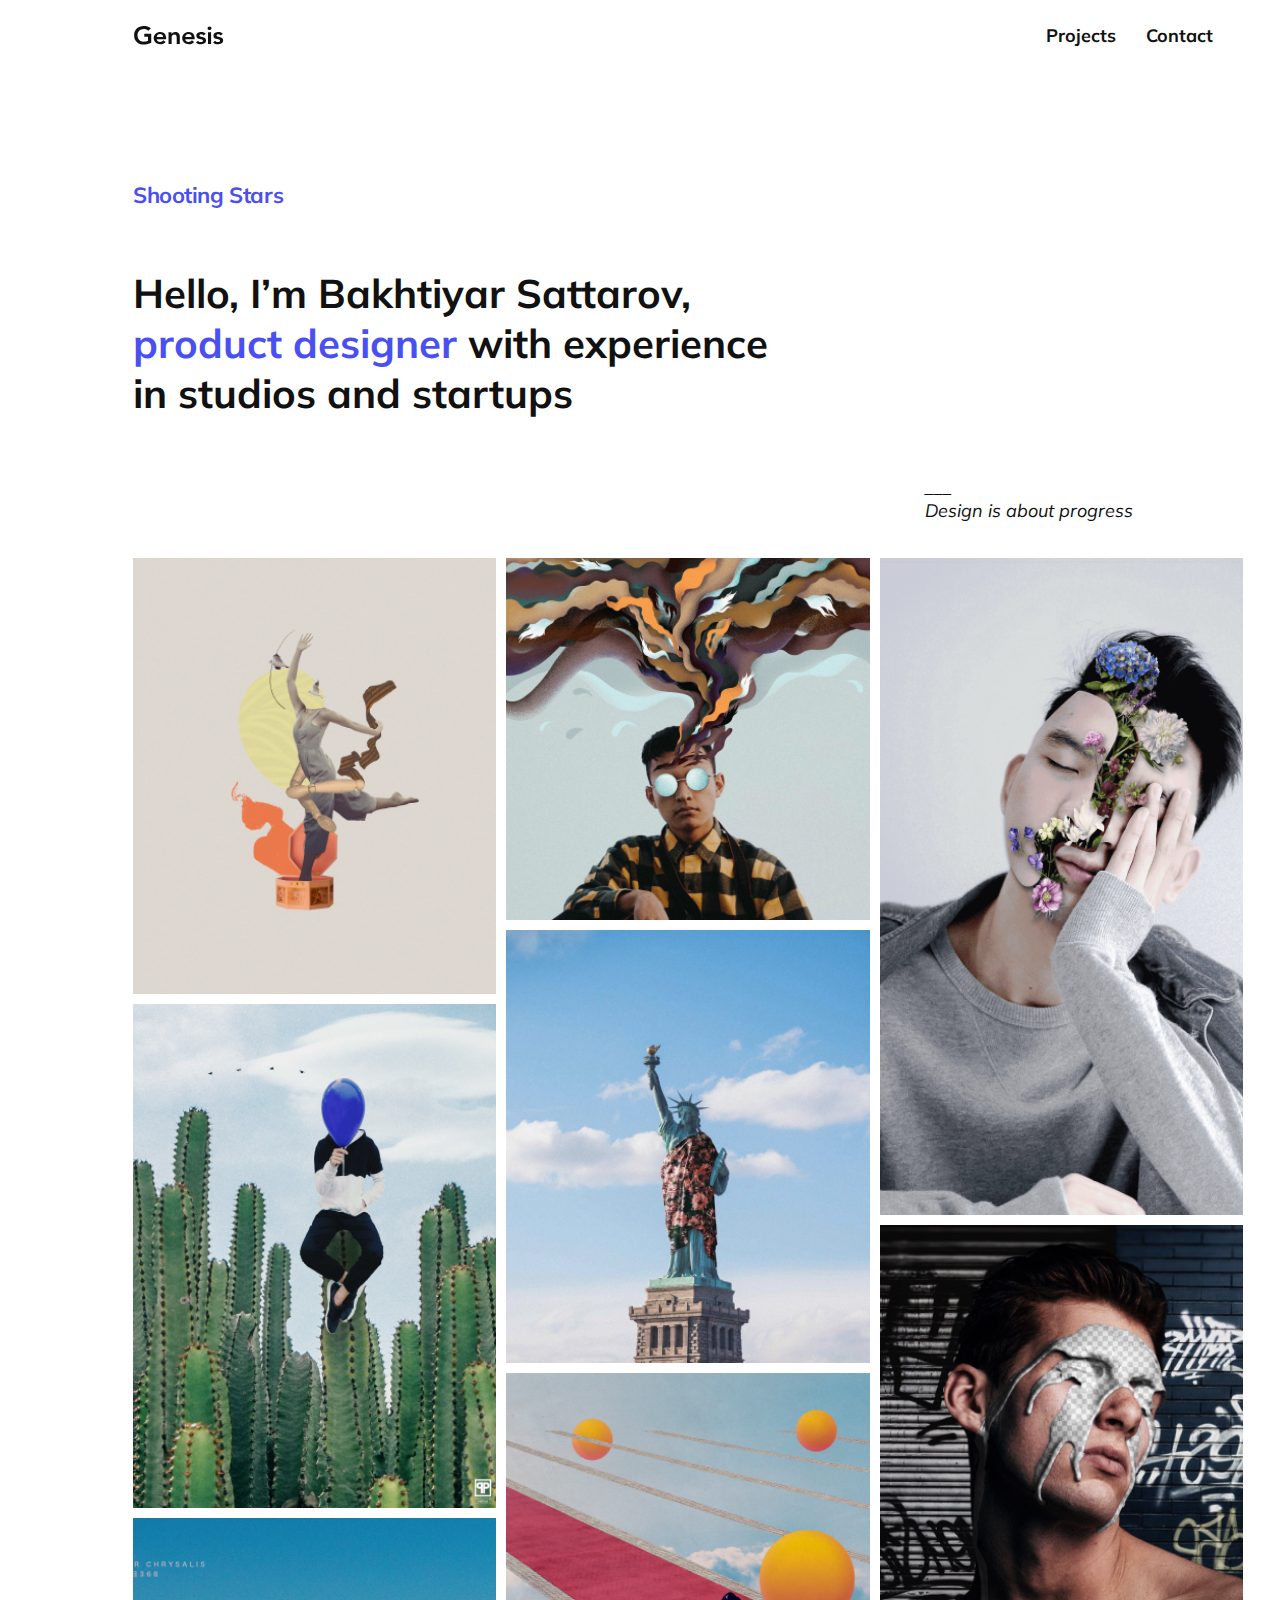
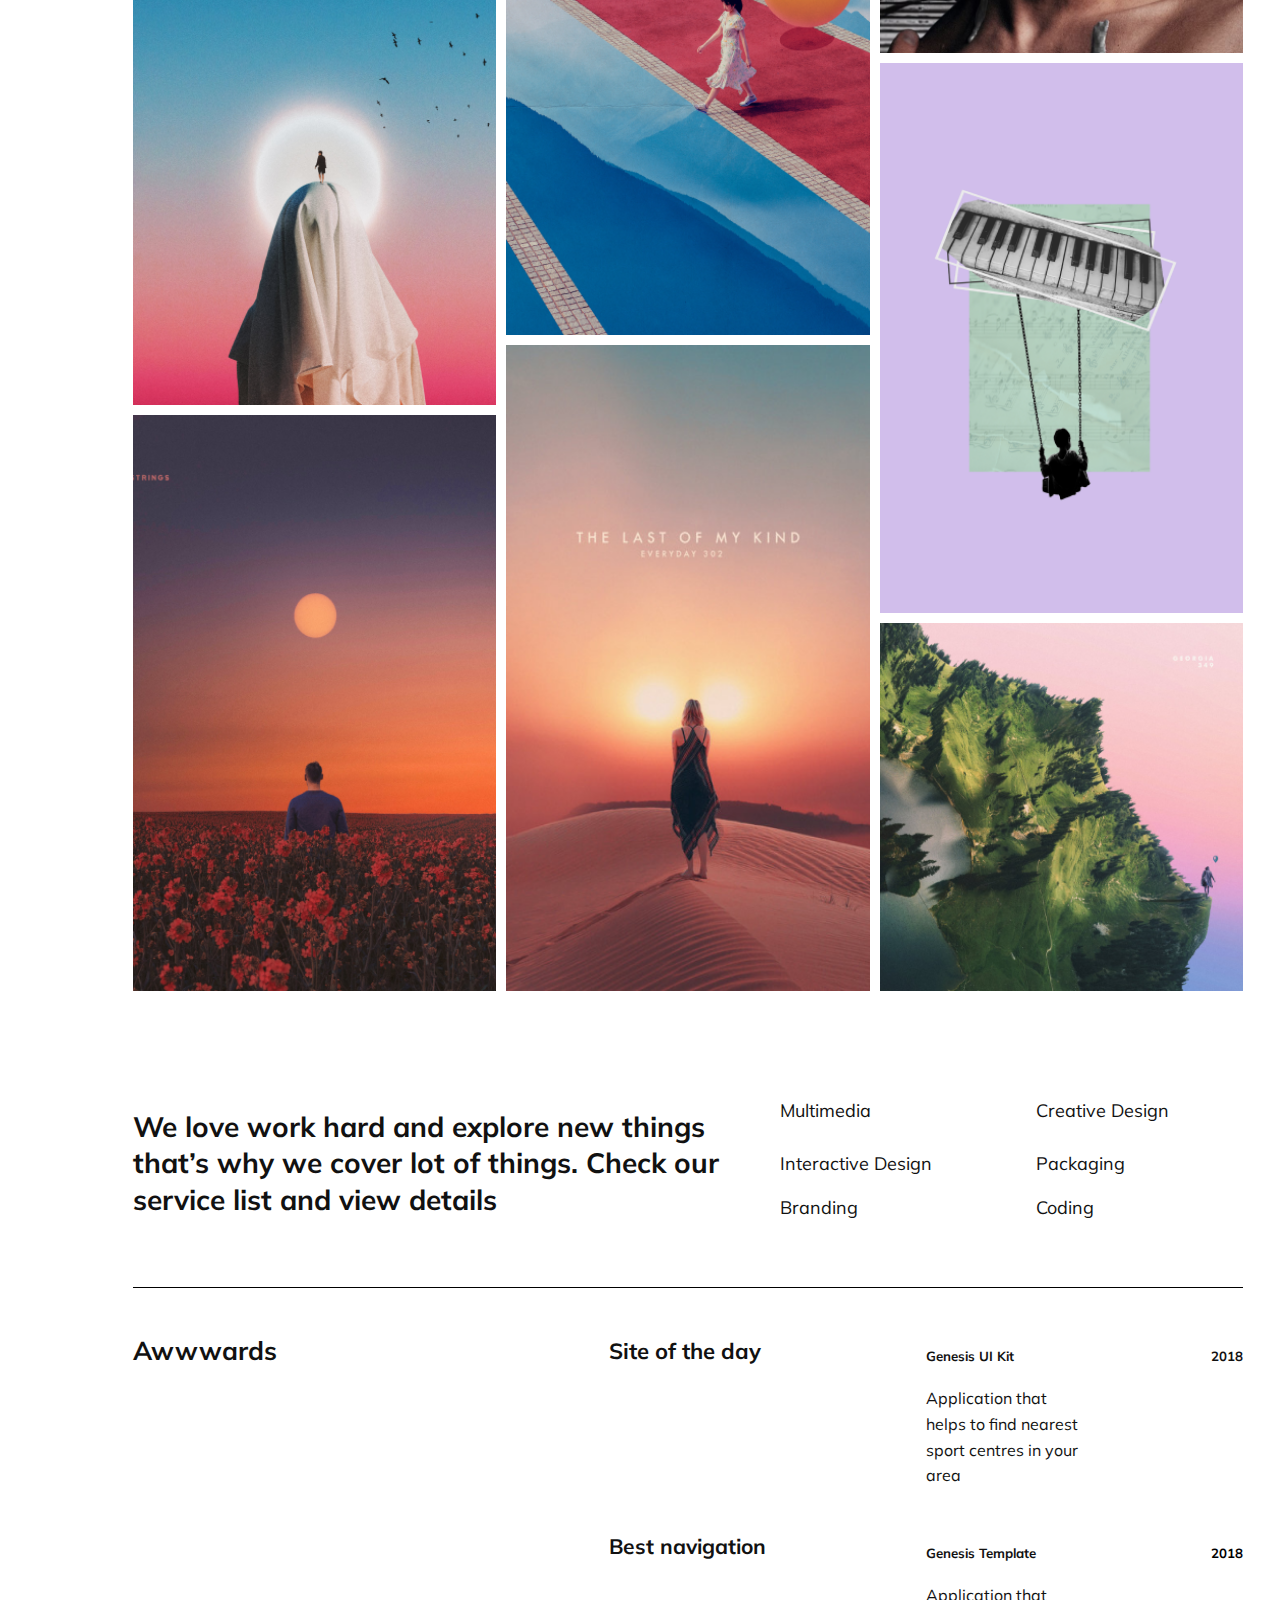
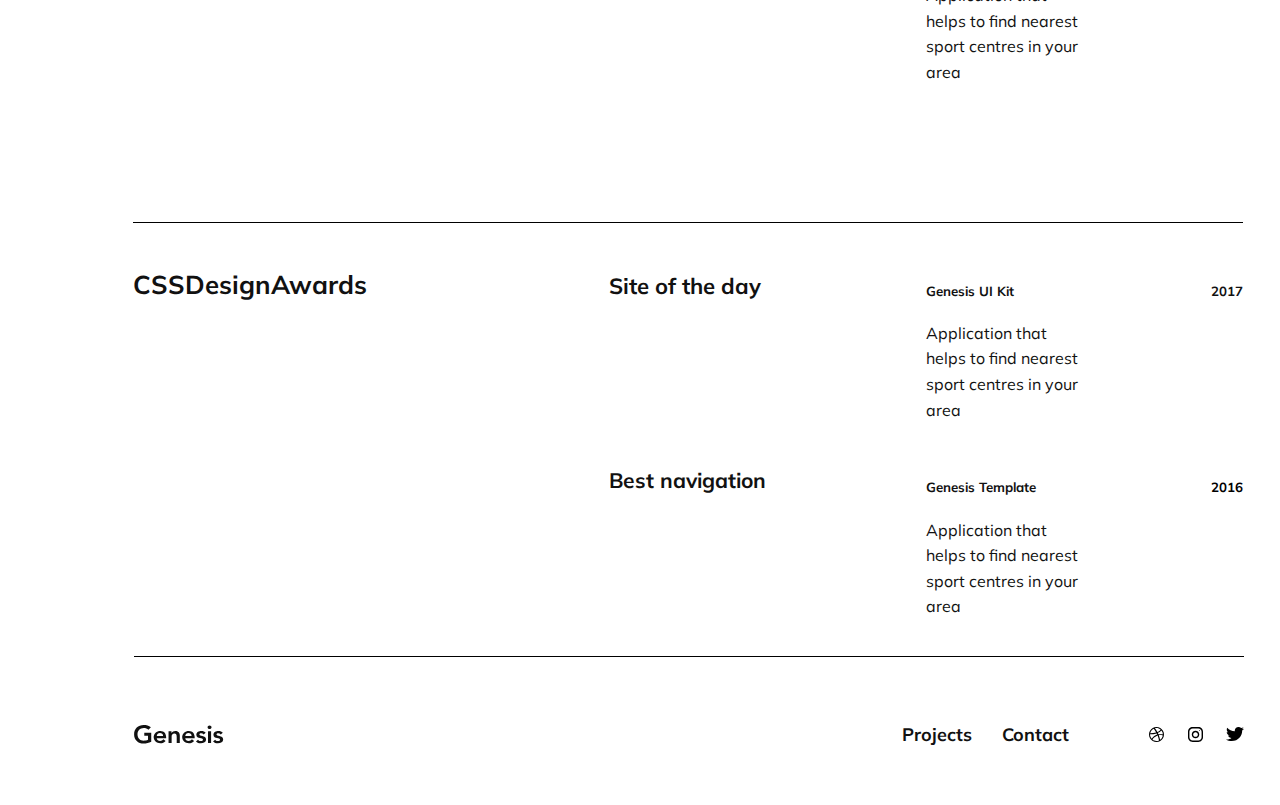
==== index.html @ 8fd3c977 "add footer to index.html. page finished" ====
<!DOCTYPE html>
<html lang="en">
<head>
    <meta charset="UTF-8">
    <meta name="viewport" content="width=device-width, initial-scale=1.0">
    <link href="https://fonts.googleapis.com/css?family=Muli:400,400i,700&display=swap" rel="stylesheet">
    <link rel="stylesheet" href="styles/index.css">
    <title>Home</title>
</head>
<body>
    <header class="header">
        <nav class="nav">
            <img class="logo" src="images/logo.svg" alt="Genesis Logo">
            <ul class="nav__list">
                <li class="nav__link"><a href="pages/project-details.html">Projects</a></li>
                <li class="nav__link"><a href="pages/project-details.html">Contact</a></li>
            </ul>
        </nav>
    </header>
    <main>
        <section class="main__info">
            <h2 class="main__title">Shooting Stars</h2>
            <p class="main__text">Hello, I’m Bakhtiyar Sattarov,
                <span class="product-designer">product designer</span> with experience
                in studios and startups
            </p>
            <p class="main__quote">
                ___ <br>
                Design is about progress
            </p>
        </section>
        <section class="grid__container">
            <div class= "grid__image-one column-left"><img src="images/image 1.png" alt="Portfolio Image"></div>
            <div class= "grid__image-two column-middle"><img src="images/image 2.png" alt="Portfolio Image"></div>
            <div class= "grid__image-three column-right"><img src="images/image 3.png" alt="Portfolio Image"></div>
            <div class= "grid__image-four column-left"><img src="images/image 4.png" alt="Portfolio Image"></div>
            <div class= "grid__image-five column-middle"><img src="images/image 5.png" alt="Portfolio Image"></div>
            <div class= "grid__image-six column-right"><img src="images/image 6.png" alt="Portfolio Image"></div>
            <div class= "grid__image-seven column-left"><img src="images/image 7.png" alt="Portfolio Image"></div>
            <div class= "grid__image-eight column-middle"><img src="images/image 8.png" alt="Portfolio Image"></div>
            <div class= "grid__image-nine column-right"><img src="images/image 9.png" alt="Portfolio Image"></div>
            <div class= "grid__image-ten column-left"><img src="images/image 10.png" alt="Portfolio Image"></div>
            <div class= "grid__image-eleven column-middle"><img src="images/image 11.png" alt="Portfolio Image"></div>
            <div class= "grid__image-twelve column-right"><img src="images/image 12.png" alt="Portfolio Image"></div>
        </section>
        <section class="grid__services-container">
            <div class="services__info">
                <p>We love work hard and explore new things that’s why we cover lot of things. Check our service list and view details</p>
            </div>
            <div class="services__list media">
                <p>Multimedia</p>
            </div>
            <div class="services__list creative-design">
                <p>Creative Design</p>
            </div>
            <div class="services__list interactive">
                <p>Interactive Design</p>
            </div>
            <div class="services__list packaging">
                <p>Packaging</p>
            </div>
            <div class="services__list branding">
                <p>Branding</p>
            </div>
            <div class="services__list coding">
                <p>Coding</p>
            </div>
        </section>
        <section class="grid__awards">
            <div class="awards"><h3>Awwwards</h3></div>
            <div class="awards__site"><h4>Site of the day</h4></div>
            <div class="awards__ui"><h5>Genesis UI Kit</h5><p>Application that helps to find nearest sport centres
                in your area</p></div>
            <div class="awards__date"><h5>2018</h5></div>
            <div class="awards__best"><h4>Best navigation</h4></div>
            <div class="awards__template"><h5>Genesis Template</h5> <p>Application that helps to find nearest sport centres
                in your area</p></div>
            <div class="awards__date--two"><h5>2018</h5></div>
        </section>
        <section class="grid__awards">
            <div class="awards"><h3>CSSDesignAwards</h3></div>
            <div class="awards__site"><h4>Site of the day</h4></div>
            <div class="awards__ui"><h5>Genesis UI Kit</h5><p>Application that helps to find nearest sport centres
                in your area</p></div>
            <div class="awards__date"><h5>2017</h5></div>
            <div class="awards__best"><h4>Best navigation</h4></div>
            <div class="awards__template"><h5>Genesis Template</h5> <p>Application that helps to find nearest sport centres
                in your area</p></div>
            <div class="awards__date--two"><h5>2016</h5></div>
        </section>
    </main>
    <footer class="footer">
        <nav class="nav--footer">
            <img class="logo--footer" src="images/logo.svg" alt="Genesis Logo">
            <ul class="nav__list">
                <li class="nav__link"><a href="pages/project-details.html">Projects</a></li>
                <li class="nav__link"><a href="pages/project-details.html">Contact</a></li>
            </ul>
            <img class="social--footer" src="images/social.svg" alt="Social Media Logos">
        </nav>

    </footer>
    
</body>
</html>
---- styles/index.css ----
body {
    font-family: 'Muli', sans-serif;
    max-width: 1360px;
    width: 100%;
}

.header {
    max-width: 1109px;
    width: 100%;
    display: flex;
    justify-content: flex-start;
    align-items: flex-start;
    margin-left: 126px;
}

.nav {
    width: 100%;
    display: flex;
    justify-content: flex-start;
    align-items: center;
}

.logo {
    max-width: 90px;
    width: 100%;
}

.nav__list { 
    width: 100%;
    list-style: none;
    display: inline-flex;
    justify-content: flex-end;
}

.nav__link {
    list-style: none;
    display: inline-flex;
    justify-content: flex-end;
    margin-right: 30px;

}

.nav__link>a {
    color: #111111;
    font-size: 18px;
    font-weight: bold;
    text-decoration: none;
}

.nav__link>a:hover {
    background-color: #4A4FF2;
    border-radius: 5px;
    text-decoration: underline;
    color: rgb(241, 240, 240);
}

.main__info {
    max-width: 1000px;
    width: 100%;
    height: 251px;
    display: flex;
    justify-content: flex-start;
    align-items: flex-start;
    flex-direction: column;
    margin-top: 100px;
    margin-left: 125px;
}

.main__title {
    color: #4A4FF2;
    font-size: 22px;
    font-weight: bold;
    letter-spacing: -0.42px;
}

.main__text {
    max-width: 635px;
    width: 100%;
    color: #111111;
    font-size: 40px;
    font-weight: bold;
}

.product-designer {
    color: #4A4FF2;
}

.main__quote {
    color: #111111;
    font-size: 18px;
    font-style: italic;
    align-self: flex-end;
}

.grid__container {
    margin-top: 144px;
    margin-left: 125px;
    max-width: 1110px;
    width: 100%;
    display: grid;
    grid-template-columns: repeat(9 1fr);
    grid-template-rows: repeat(32 1fr);
    grid-gap: 10px; 
}

img {
    width: 100%;
    height: 100%;
    overflow: hidden;
}

.column-left {
    grid-column: 1/4;
}

.column-middle {
    grid-column: 4/7;
}

.column-right {
    grid-column: 7/10;
}

.grid__image-one {
    grid-row: 1/7;
}

.grid__image-two {
    grid-row: 1/6;
}

.grid__image-three {
    grid-row: 1/10;
}

.grid__image-four {
    grid-row: 7/14;
}

.grid__image-five {
    grid-row: 6/12;
}

.grid__image-six {
    grid-row: 10/16;
}

.grid__image-seven {
    grid-row: 14/21;
}

.grid__image-eight {
    grid-row: 12/20;
}

.grid__image-nine {
    grid-row: 16/24;
}

.grid__image-ten {
    grid-row: 21/29;
}

.grid__image-eleven {
    grid-row: 20/29;
}

.grid__image-twelve {
    grid-row: 24/29;
}

.grid__services-container {
    max-width: 1079px;
    width: 100%;
    height: 106px;
    margin-left: 125px;
    margin-top: 90px;
    display: grid;
    grid-template-columns: 3fr 1fr 1fr;
    grid-template-rows: repeat(3 1fr);
}

.services__info {
    grid-column: 1/2;
    grid-row: 1/4;
    color: #111111;
    font-size: 28px;
    font-weight: bold;
    line-height: 1.3;
}

.services__list {
    font-size: 18px;
    color: #111111; 
}

.creative-design {
    padding-left: 40px;
}

.packaging {
    padding-left: 40px;
    margin-top: -15px;
}

.coding {
    padding-left: 40px;
    margin-top: -25px;
}

.interactive {
    margin-top: -15px;
}

.branding {
    margin-top: -25px;
}

.grid__awards {
    max-width: 1110px;
    width: 100%;
    border-top: 1px solid black;
    margin-top: 100px;
    margin-left: 125px;
    display: grid;
    grid-template-columns: 3fr 1fr 1fr 1fr 1fr;
    grid-template-rows: repeat(2, 1fr);
}

.awards {
    color: #111111;
    font-size: 22px;
    font-weight: bold;
    margin-top: 20px;
}

.awards__site {
    color: #111111;
    font-size: 22px;
    font-weight: bold;
    margin-top: 20px;
}

.awards__ui {
    color: #111111;
    font-size: 16px;
    grid-column: 4/5;
    margin-top: 38px;
}

.awards__ui>p {
    line-height: 1.6;
}

.awards__date {
    color: #111111;
    font-size: 16px;
    text-align: end;
    margin-top: 38px;
}

.awards__ui-info {
    color: #111111;
    font-size: 16px;
    grid-column: 4/5;
}

.awards__best {
    color: #111111;
    font-size: 21px;
    font-weight: bold;
    grid-column: 2/3;
}

.awards__template {
    color: #111111;
    font-size: 16px;
    grid-column: 4/5;
    margin-top: 18px;
}

.awards__template>p {
    line-height: 1.6;
}

.awards__date--two {
    text-align: end;
    margin-top: 18px;
}

.footer {
    border-top: 1px solid black;
    max-width: 1110px;
    width: 100%;
    height: 140px;
    display: flex;
    justify-content: flex-start;
    align-items: flex-start;
    margin-left: 126px;
}

.nav--footer {
    margin-top: 50px;
    width: 100%;
    display: flex;
    justify-content: flex-start;
    align-items: center;
}

.logo--footer {
    max-width: 90px;
    width: 100%;
}

.social--footer {
    max-width: 95px;
    width: 100%;
    margin-left: 50px;
}
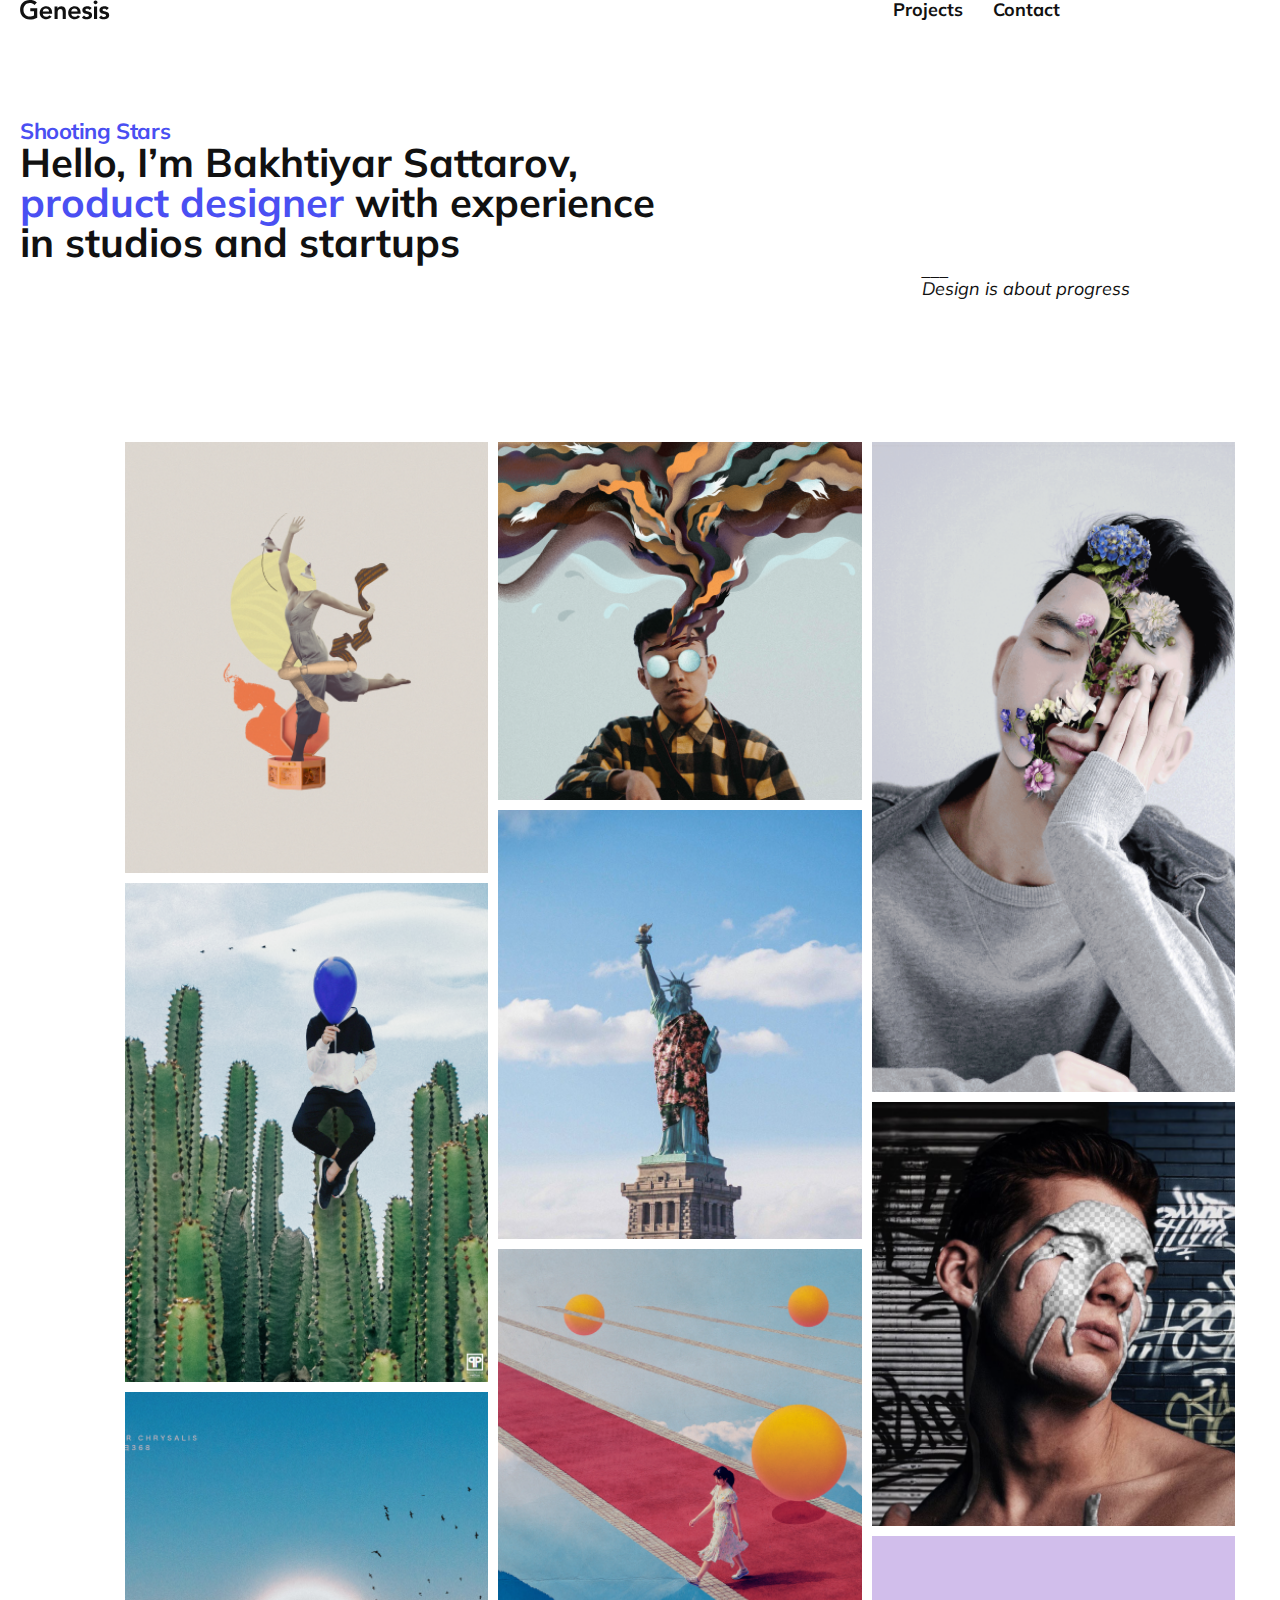
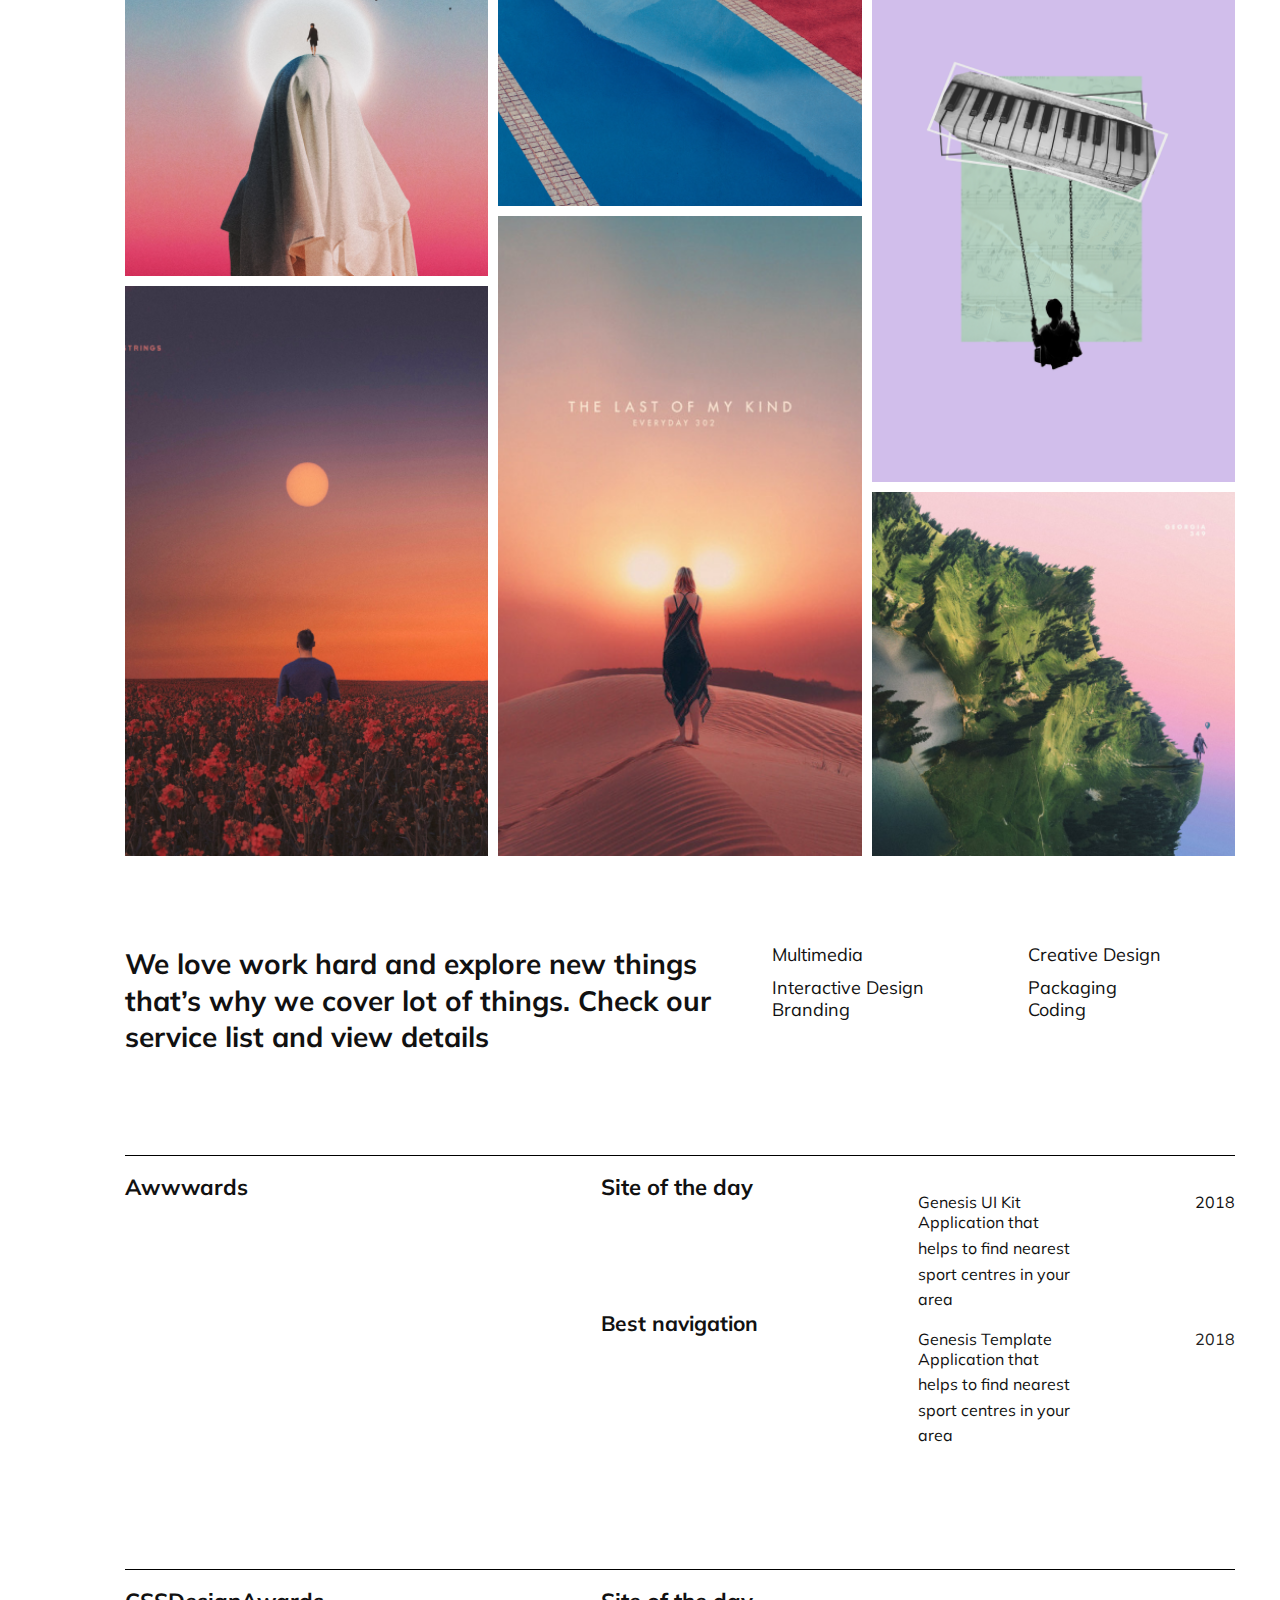
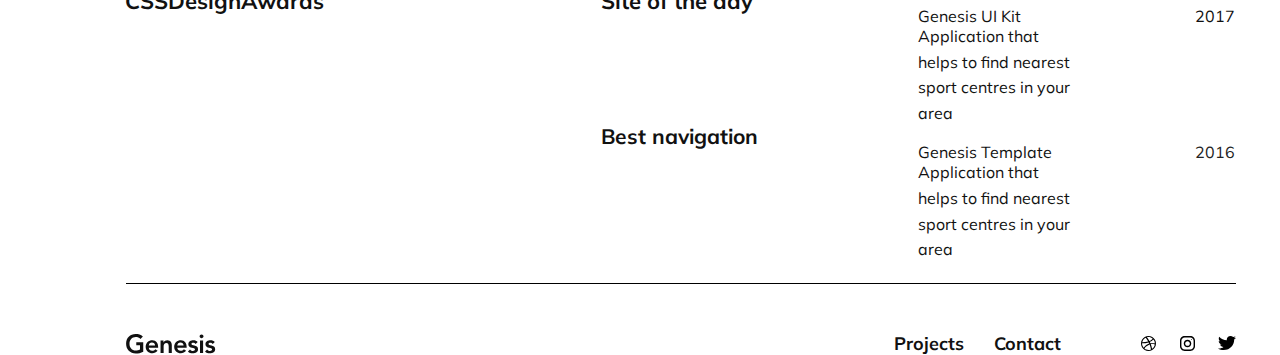
==== commit ba8d9652: "add reset css" ====
--- a/index.html
+++ b/index.html
@@ -4,6 +4,7 @@
     <meta charset="UTF-8">
     <meta name="viewport" content="width=device-width, initial-scale=1.0">
     <link href="https://fonts.googleapis.com/css?family=Muli:400,400i,700&display=swap" rel="stylesheet">
+    <link rel="stylesheet" href="styles/reset.css">
     <link rel="stylesheet" href="styles/index.css">
     <title>Home</title>
 </head>
@@ -13,11 +14,11 @@
             <img class="logo" src="images/logo.svg" alt="Genesis Logo">
             <ul class="nav__list">
                 <li class="nav__link"><a href="pages/project-details.html">Projects</a></li>
-                <li class="nav__link"><a href="pages/project-details.html">Contact</a></li>
+                <li class="nav__link"><a href="pages/contact.html">Contact</a></li>
             </ul>
         </nav>
     </header>
-    <main>
+    <main class="main">
         <section class="main__info">
             <h2 class="main__title">Shooting Stars</h2>
             <p class="main__text">Hello, I’m Bakhtiyar Sattarov,
@@ -94,11 +95,10 @@
             <img class="logo--footer" src="images/logo.svg" alt="Genesis Logo">
             <ul class="nav__list">
                 <li class="nav__link"><a href="pages/project-details.html">Projects</a></li>
-                <li class="nav__link"><a href="pages/project-details.html">Contact</a></li>
+                <li class="nav__link"><a href="pages/contact.html">Contact</a></li>
             </ul>
             <img class="social--footer" src="images/social.svg" alt="Social Media Logos">
         </nav>
-
     </footer>
     
 </body>
--- a/styles/index.css
+++ b/styles/index.css
@@ -1,22 +1,23 @@
 body {
     font-family: 'Muli', sans-serif;
-    max-width: 1360px;
-    width: 100%;
+    /*max-width: 1360px;
+    width: 100%;*/
 }
 
 .header {
-    max-width: 1109px;
-    width: 100%;
-    display: flex;
-    justify-content: flex-start;
+    max-width: 1110px;
+    width: 100%;
+    display: flex;
+    justify-content: center;
     align-items: flex-start;
-    margin-left: 126px;
 }
 
 .nav {
-    width: 100%;
-    display: flex;
-    justify-content: flex-start;
+    max-width: 1110px;
+    width: 100%;
+    margin: 0 20px;
+    display: flex;
+    justify-content: space-between;
     align-items: center;
 }
 
@@ -54,16 +55,26 @@
     color: rgb(241, 240, 240);
 }
 
+.main {
+    max-width: 1110px;
+    width: 100%;
+    /*display: flex;
+    justify-content: flex-start;
+    align-items: center;
+    flex-wrap: wrap;*/
+}
+
 .main__info {
-    max-width: 1000px;
-    width: 100%;
-    height: 251px;
-    display: flex;
-    justify-content: flex-start;
+    /*max-width: 1000px;*/
+    width: 100%;
+    /*height: 251px;*/
+    display: flex;
+    justify-content: center;
     align-items: flex-start;
     flex-direction: column;
+    margin: 0 20px;
     margin-top: 100px;
-    margin-left: 125px;
+    /*margin-left: 125px;*/
 }
 
 .main__title {
@@ -172,7 +183,7 @@
 .grid__services-container {
     max-width: 1079px;
     width: 100%;
-    height: 106px;
+    /*height: 106px;*/
     margin-left: 125px;
     margin-top: 90px;
     display: grid;
@@ -292,7 +303,7 @@
     border-top: 1px solid black;
     max-width: 1110px;
     width: 100%;
-    height: 140px;
+    /*height: 140px;*/
     display: flex;
     justify-content: flex-start;
     align-items: flex-start;
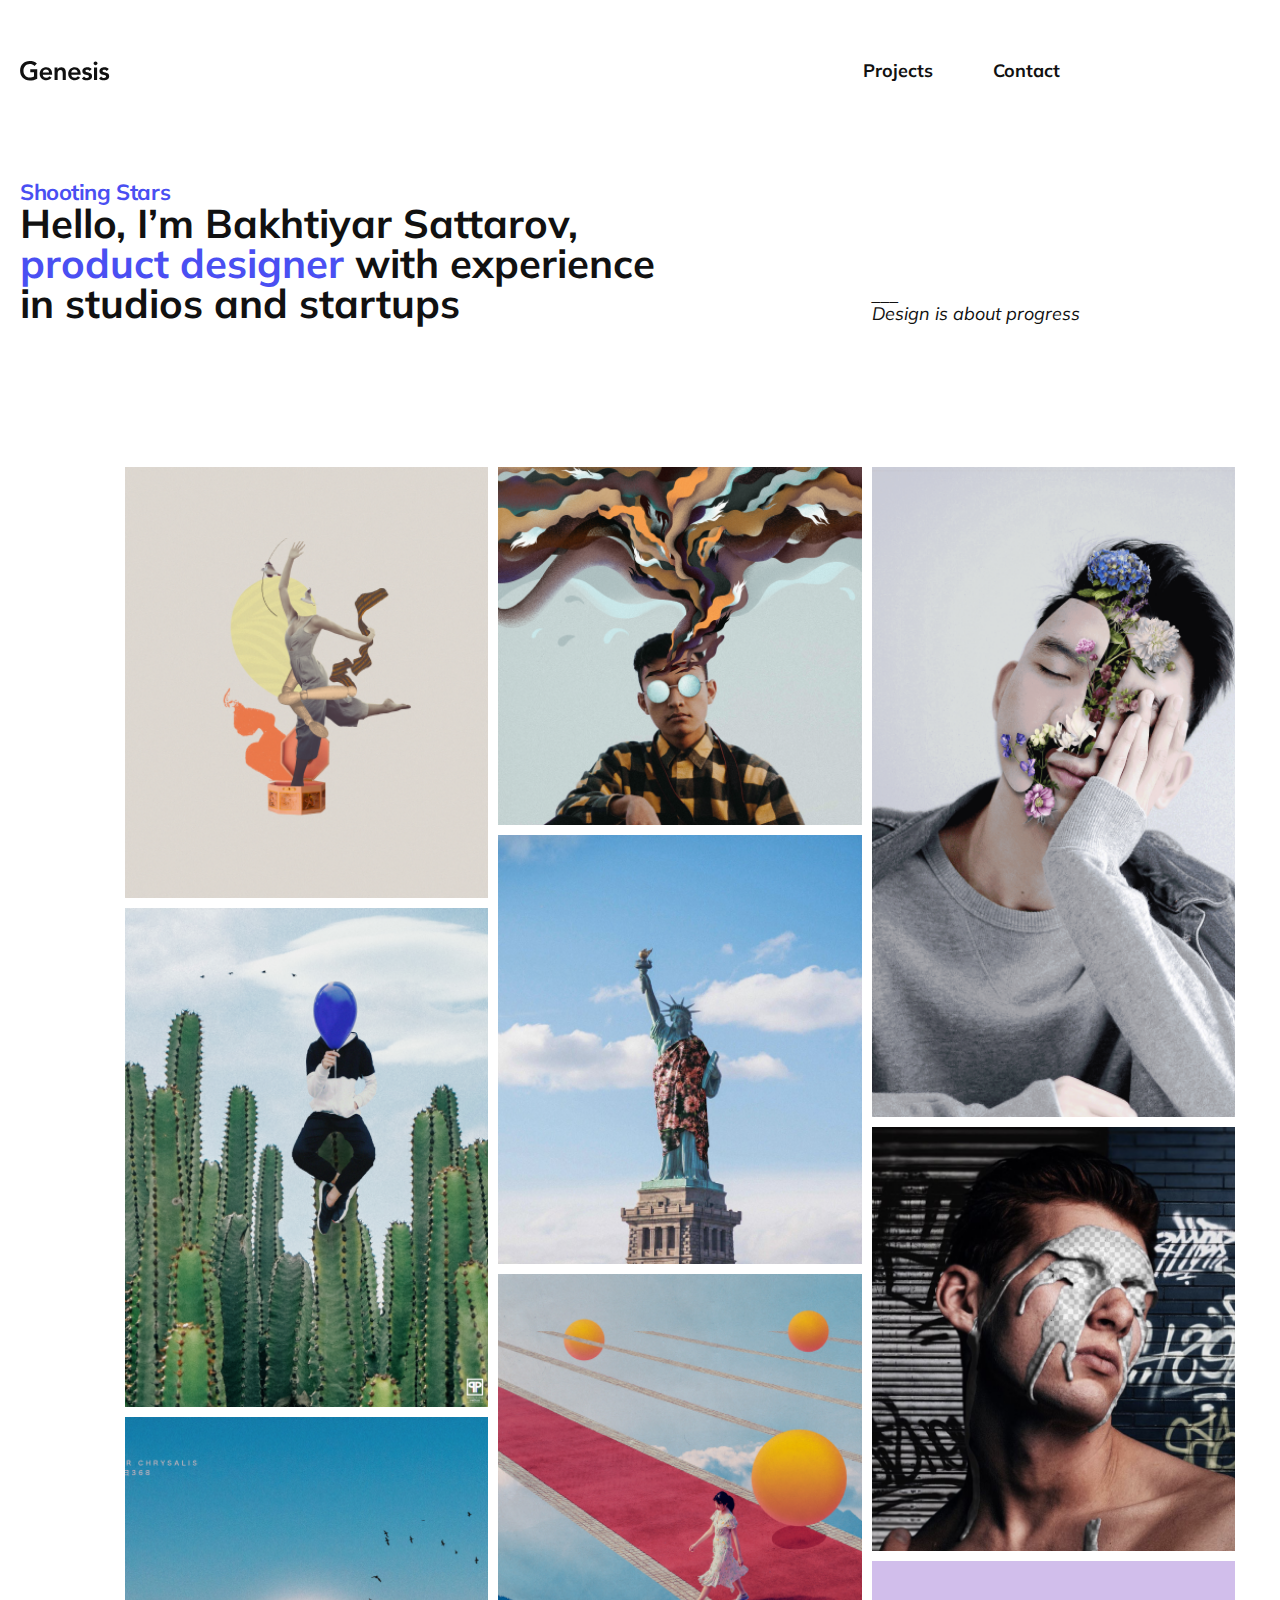
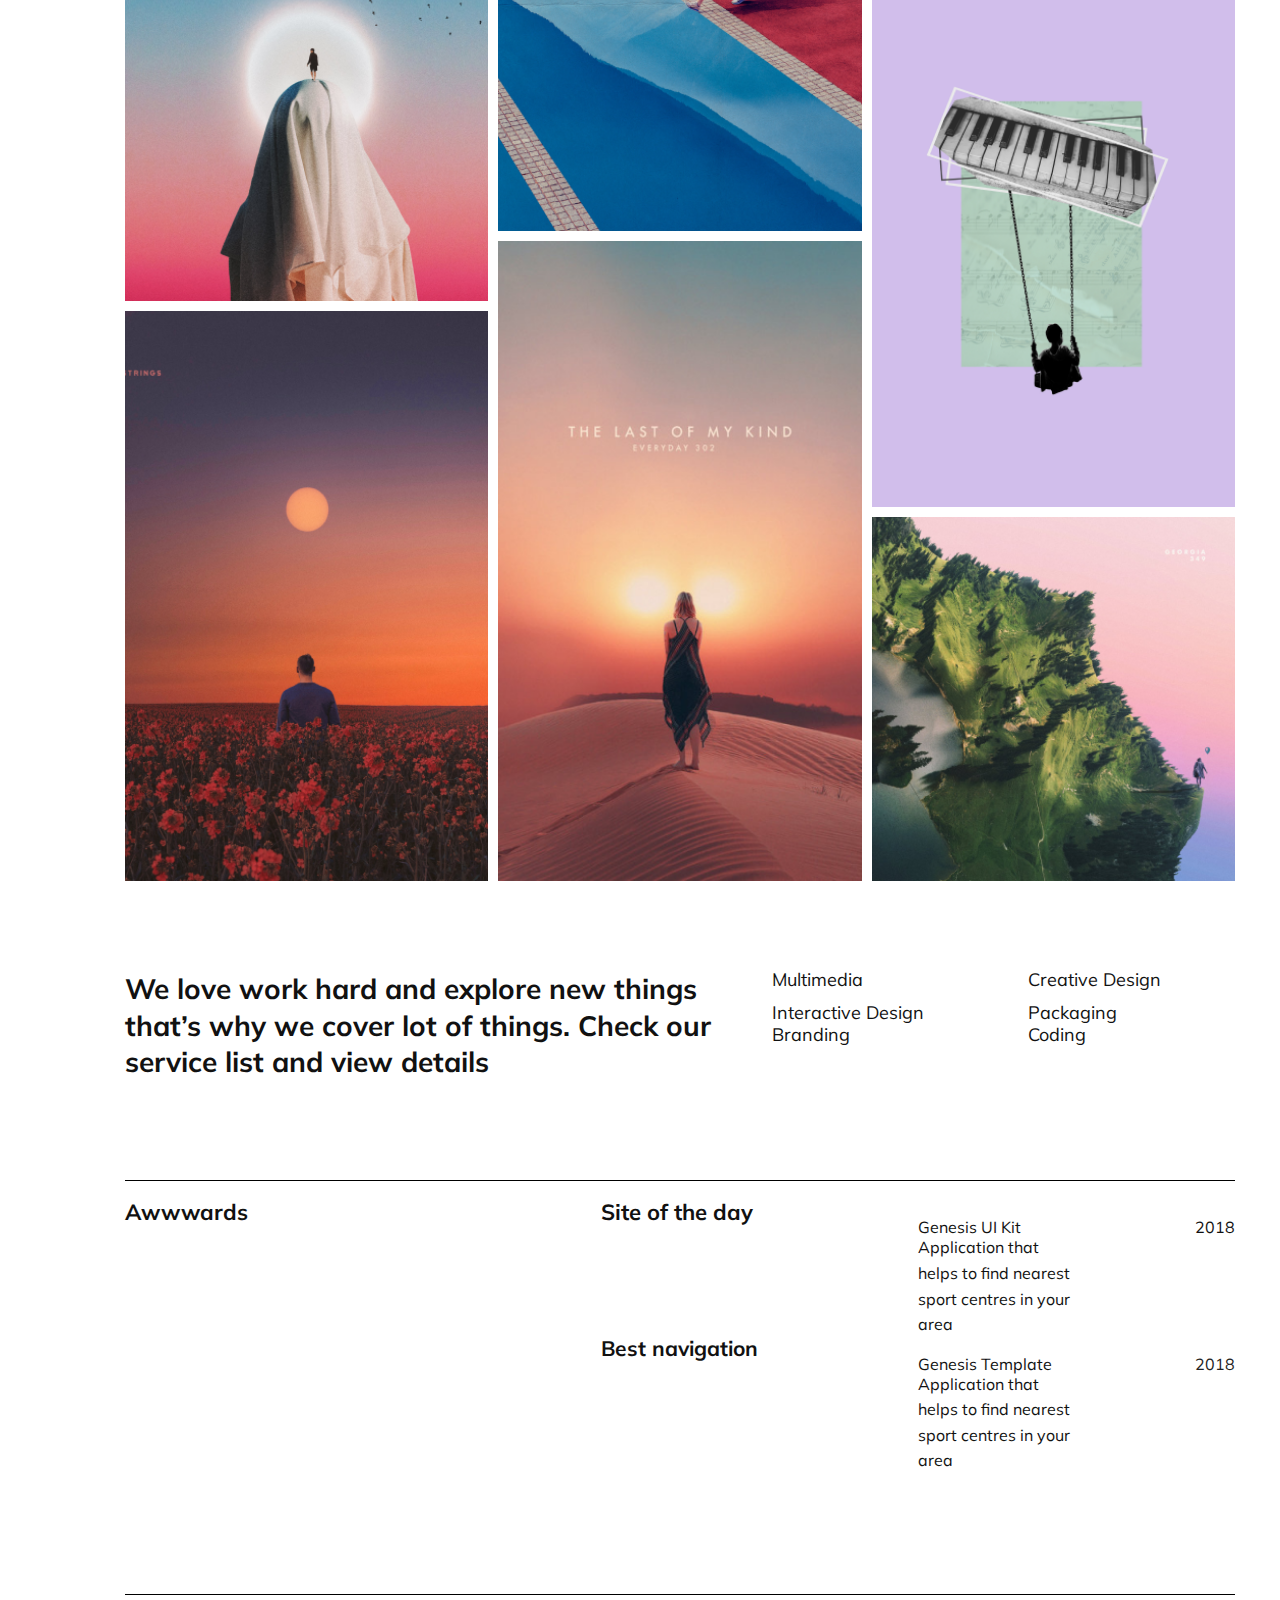
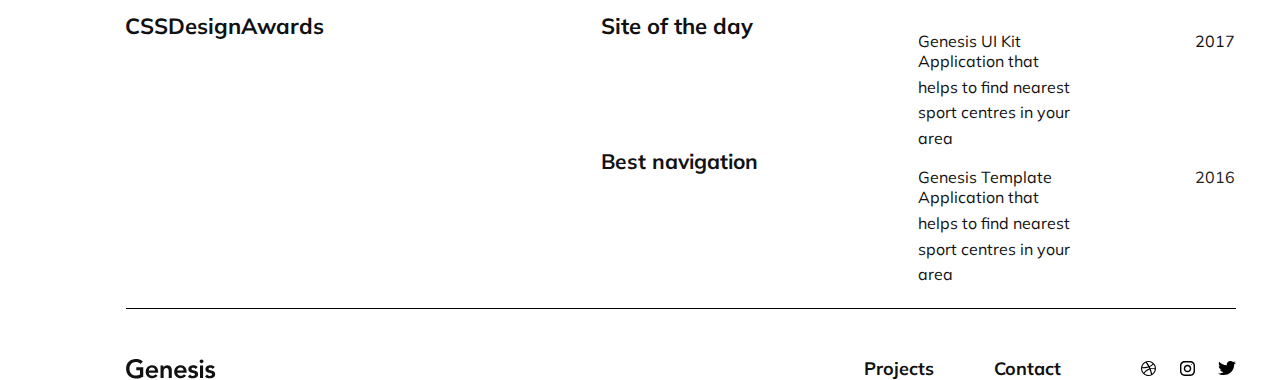
==== commit e0c44f61: "fix responsive for main info in index" ====
--- a/index.html
+++ b/index.html
@@ -20,15 +20,21 @@
     </header>
     <main class="main">
         <section class="main__info">
-            <h2 class="main__title">Shooting Stars</h2>
-            <p class="main__text">Hello, I’m Bakhtiyar Sattarov,
-                <span class="product-designer">product designer</span> with experience
-                in studios and startups
-            </p>
-            <p class="main__quote">
-                ___ <br>
-                Design is about progress
-            </p>
+            <div class="main__container">
+                <div class="container__info">
+                    <h2 class="main__title">Shooting Stars</h2>
+                    <p class="main__text">Hello, I’m Bakhtiyar Sattarov,
+                        <span class="product-designer">product designer</span> with experience
+                        in studios and startups
+                    </p>
+                </div>
+                <div class="container__quote">
+                    <p class="main__quote">
+                        ___ <br>
+                        Design is about progress
+                    </p>
+                </div>
+            </div>
         </section>
         <section class="grid__container">
             <div class= "grid__image-one column-left"><img src="images/image 1.png" alt="Portfolio Image"></div>
--- a/styles/index.css
+++ b/styles/index.css
@@ -1,7 +1,5 @@
 body {
     font-family: 'Muli', sans-serif;
-    /*max-width: 1360px;
-    width: 100%;*/
 }
 
 .header {
@@ -15,7 +13,7 @@
 .nav {
     max-width: 1110px;
     width: 100%;
-    margin: 0 20px;
+    margin: 61px 20px 0px 20px;
     display: flex;
     justify-content: space-between;
     align-items: center;
@@ -48,6 +46,10 @@
     text-decoration: none;
 }
 
+.nav__link>a:first-of-type {
+    margin-left: 30px;
+}
+
 .nav__link>a:hover {
     background-color: #4A4FF2;
     border-radius: 5px;
@@ -65,16 +67,20 @@
 }
 
 .main__info {
-    /*max-width: 1000px;*/
-    width: 100%;
-    /*height: 251px;*/
+    width: 100%;
     display: flex;
     justify-content: center;
     align-items: flex-start;
     flex-direction: column;
     margin: 0 20px;
     margin-top: 100px;
-    /*margin-left: 125px;*/
+}
+
+.main__container {
+    width: 100%;
+    display: inline-flex;
+    justify-content: space-between;
+    align-items: flex-end;
 }
 
 .main__title {
@@ -94,6 +100,11 @@
 
 .product-designer {
     color: #4A4FF2;
+}
+
+.container__quote {
+    padding-left: 20px;
+    margin-right: 50px;
 }
 
 .main__quote {
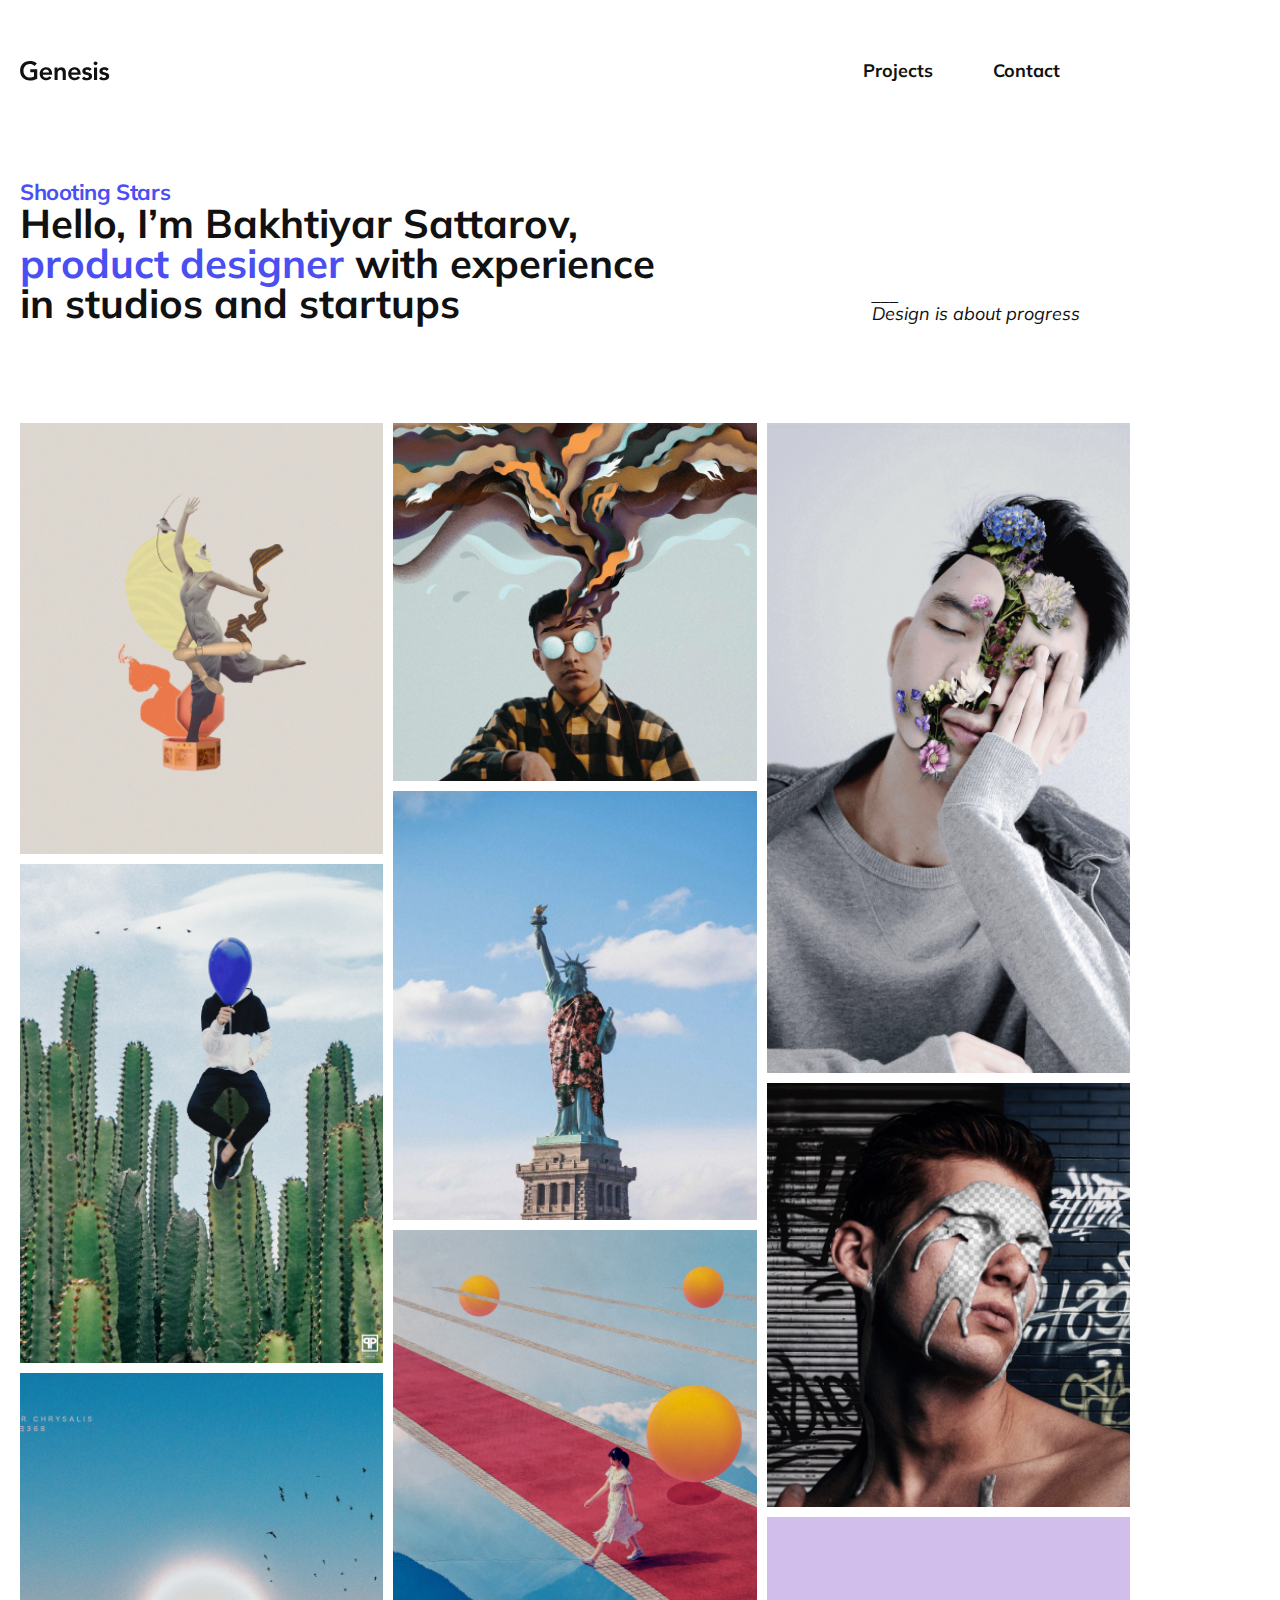
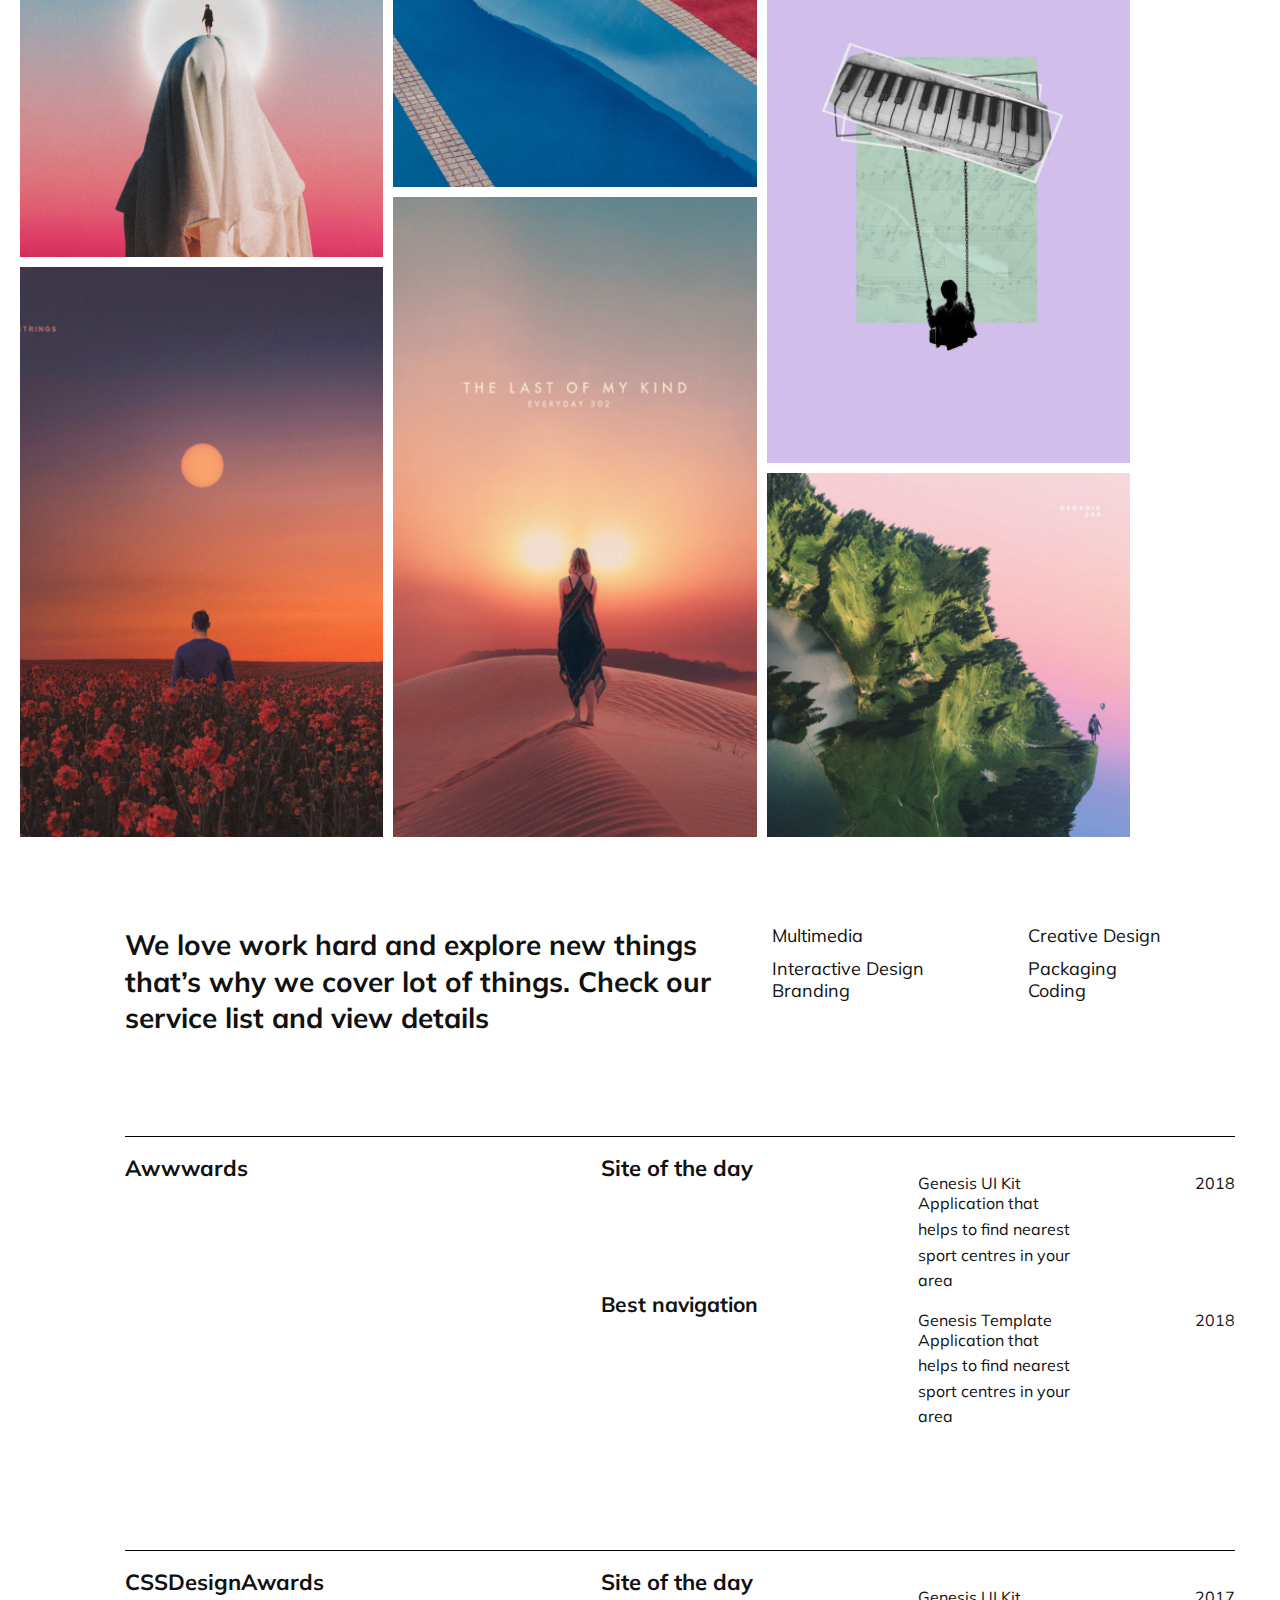
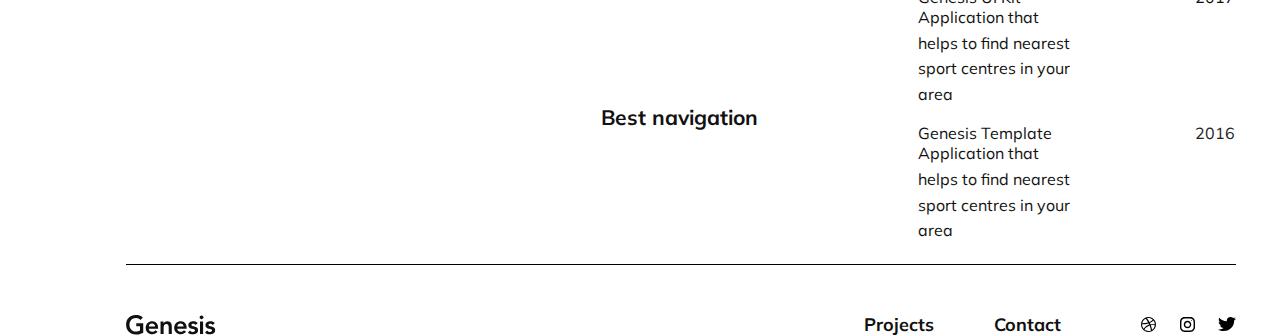
==== commit af709985: "fix responsive grid" ====
--- a/index.html
+++ b/index.html
@@ -36,19 +36,21 @@
                 </div>
             </div>
         </section>
-        <section class="grid__container">
-            <div class= "grid__image-one column-left"><img src="images/image 1.png" alt="Portfolio Image"></div>
-            <div class= "grid__image-two column-middle"><img src="images/image 2.png" alt="Portfolio Image"></div>
-            <div class= "grid__image-three column-right"><img src="images/image 3.png" alt="Portfolio Image"></div>
-            <div class= "grid__image-four column-left"><img src="images/image 4.png" alt="Portfolio Image"></div>
-            <div class= "grid__image-five column-middle"><img src="images/image 5.png" alt="Portfolio Image"></div>
-            <div class= "grid__image-six column-right"><img src="images/image 6.png" alt="Portfolio Image"></div>
-            <div class= "grid__image-seven column-left"><img src="images/image 7.png" alt="Portfolio Image"></div>
-            <div class= "grid__image-eight column-middle"><img src="images/image 8.png" alt="Portfolio Image"></div>
-            <div class= "grid__image-nine column-right"><img src="images/image 9.png" alt="Portfolio Image"></div>
-            <div class= "grid__image-ten column-left"><img src="images/image 10.png" alt="Portfolio Image"></div>
-            <div class= "grid__image-eleven column-middle"><img src="images/image 11.png" alt="Portfolio Image"></div>
-            <div class= "grid__image-twelve column-right"><img src="images/image 12.png" alt="Portfolio Image"></div>
+        <section class="grid__position">
+            <div class="grid__container">
+                <div class= "grid__image-one column-left"><img src="images/image 1.png" alt="Portfolio Image"></div>
+                <div class= "grid__image-two column-middle"><img src="images/image 2.png" alt="Portfolio Image"></div>
+                <div class= "grid__image-three column-right"><img src="images/image 3.png" alt="Portfolio Image"></div>
+                <div class= "grid__image-four column-left"><img src="images/image 4.png" alt="Portfolio Image"></div>
+                <div class= "grid__image-five column-middle"><img src="images/image 5.png" alt="Portfolio Image"></div>
+                <div class= "grid__image-six column-right"><img src="images/image 6.png" alt="Portfolio Image"></div>
+                <div class= "grid__image-seven column-left"><img src="images/image 7.png" alt="Portfolio Image"></div>
+                <div class= "grid__image-eight column-middle"><img src="images/image 8.png" alt="Portfolio Image"></div>
+                <div class= "grid__image-nine column-right"><img src="images/image 9.png" alt="Portfolio Image"></div>
+                <div class= "grid__image-ten column-left"><img src="images/image 10.png" alt="Portfolio Image"></div>
+                <div class= "grid__image-eleven column-middle"><img src="images/image 11.png" alt="Portfolio Image"></div>
+                <div class= "grid__image-twelve column-right"><img src="images/image 12.png" alt="Portfolio Image"></div>
+            </div>
         </section>
         <section class="grid__services-container">
             <div class="services__info">
--- a/styles/index.css
+++ b/styles/index.css
@@ -114,10 +114,16 @@
     align-self: flex-end;
 }
 
+.grid__position {
+    max-width: 1110px;
+    width: 100%;
+    margin: 100px 20px 0px 20px;
+    display: flex;
+    justify-content: center;
+    align-items: flex-start;
+}
+
 .grid__container {
-    margin-top: 144px;
-    margin-left: 125px;
-    max-width: 1110px;
     width: 100%;
     display: grid;
     grid-template-columns: repeat(9 1fr);
@@ -194,7 +200,6 @@
 .grid__services-container {
     max-width: 1079px;
     width: 100%;
-    /*height: 106px;*/
     margin-left: 125px;
     margin-top: 90px;
     display: grid;
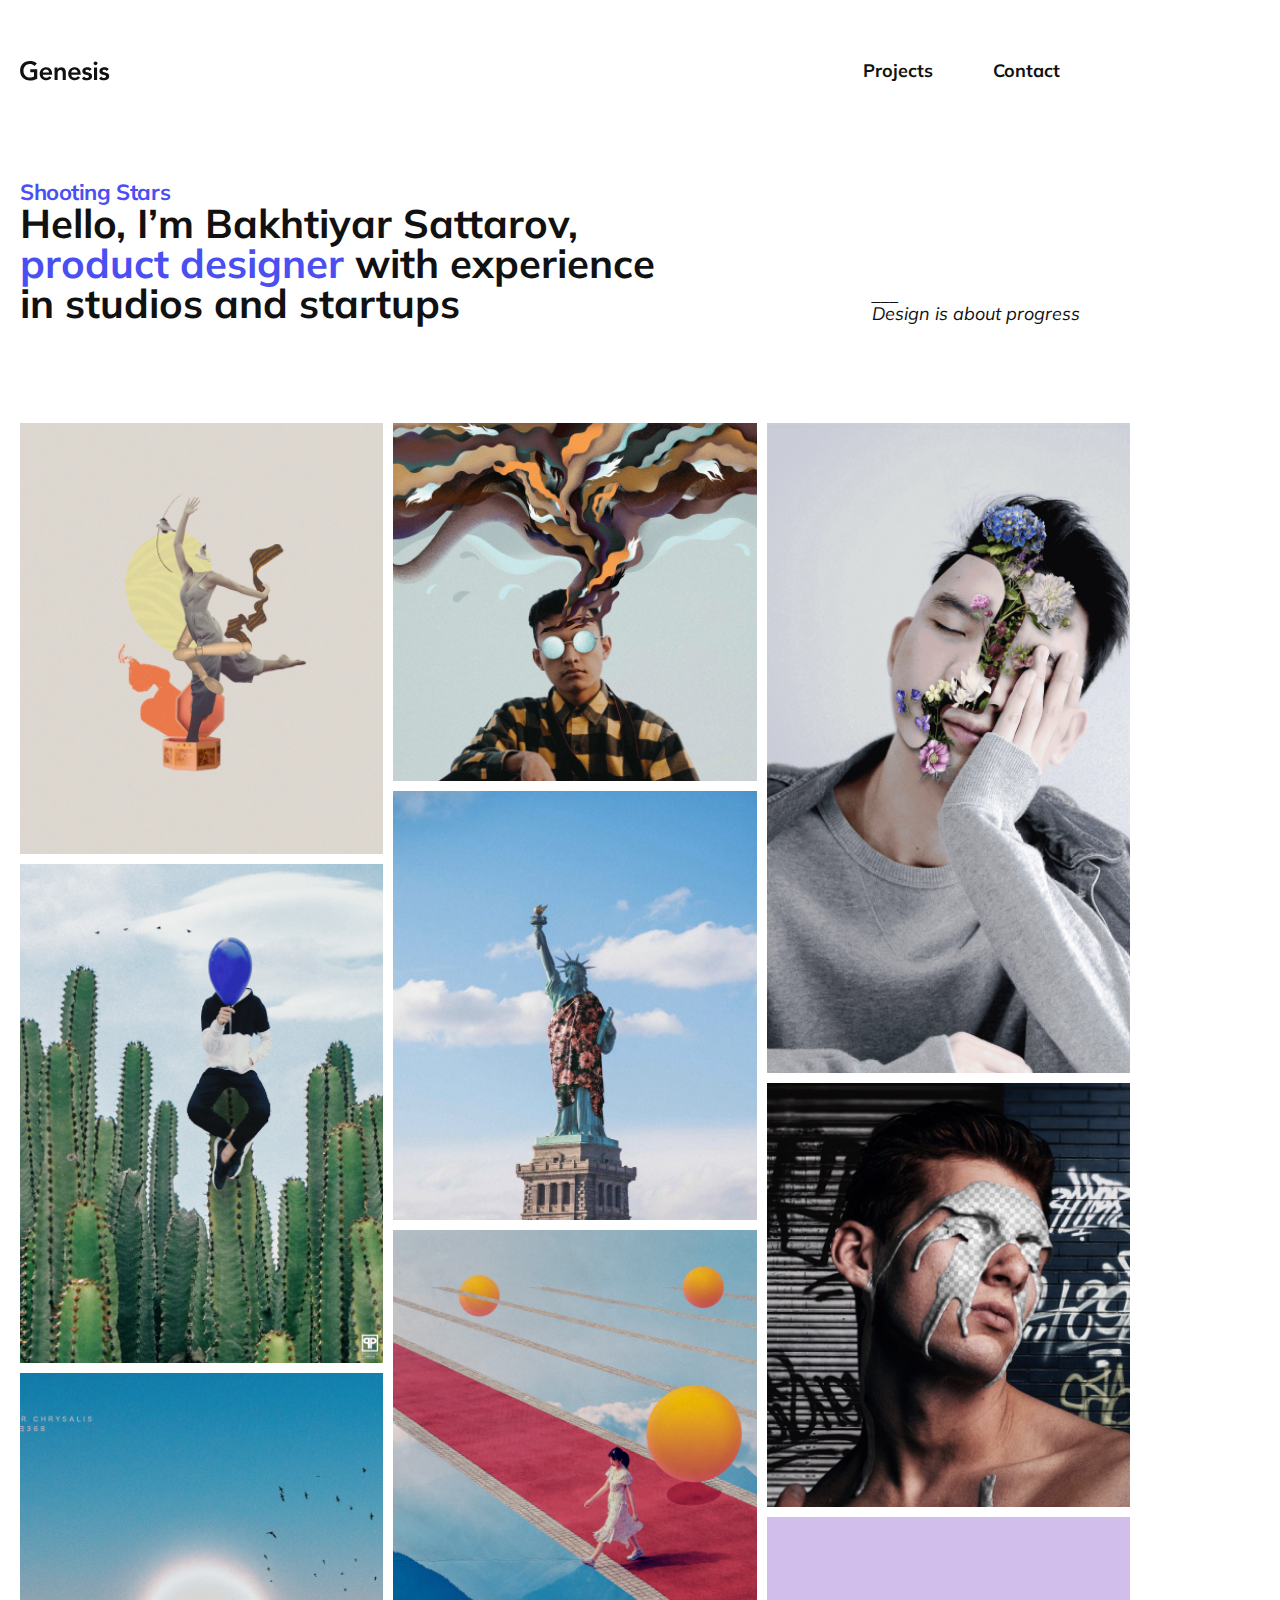
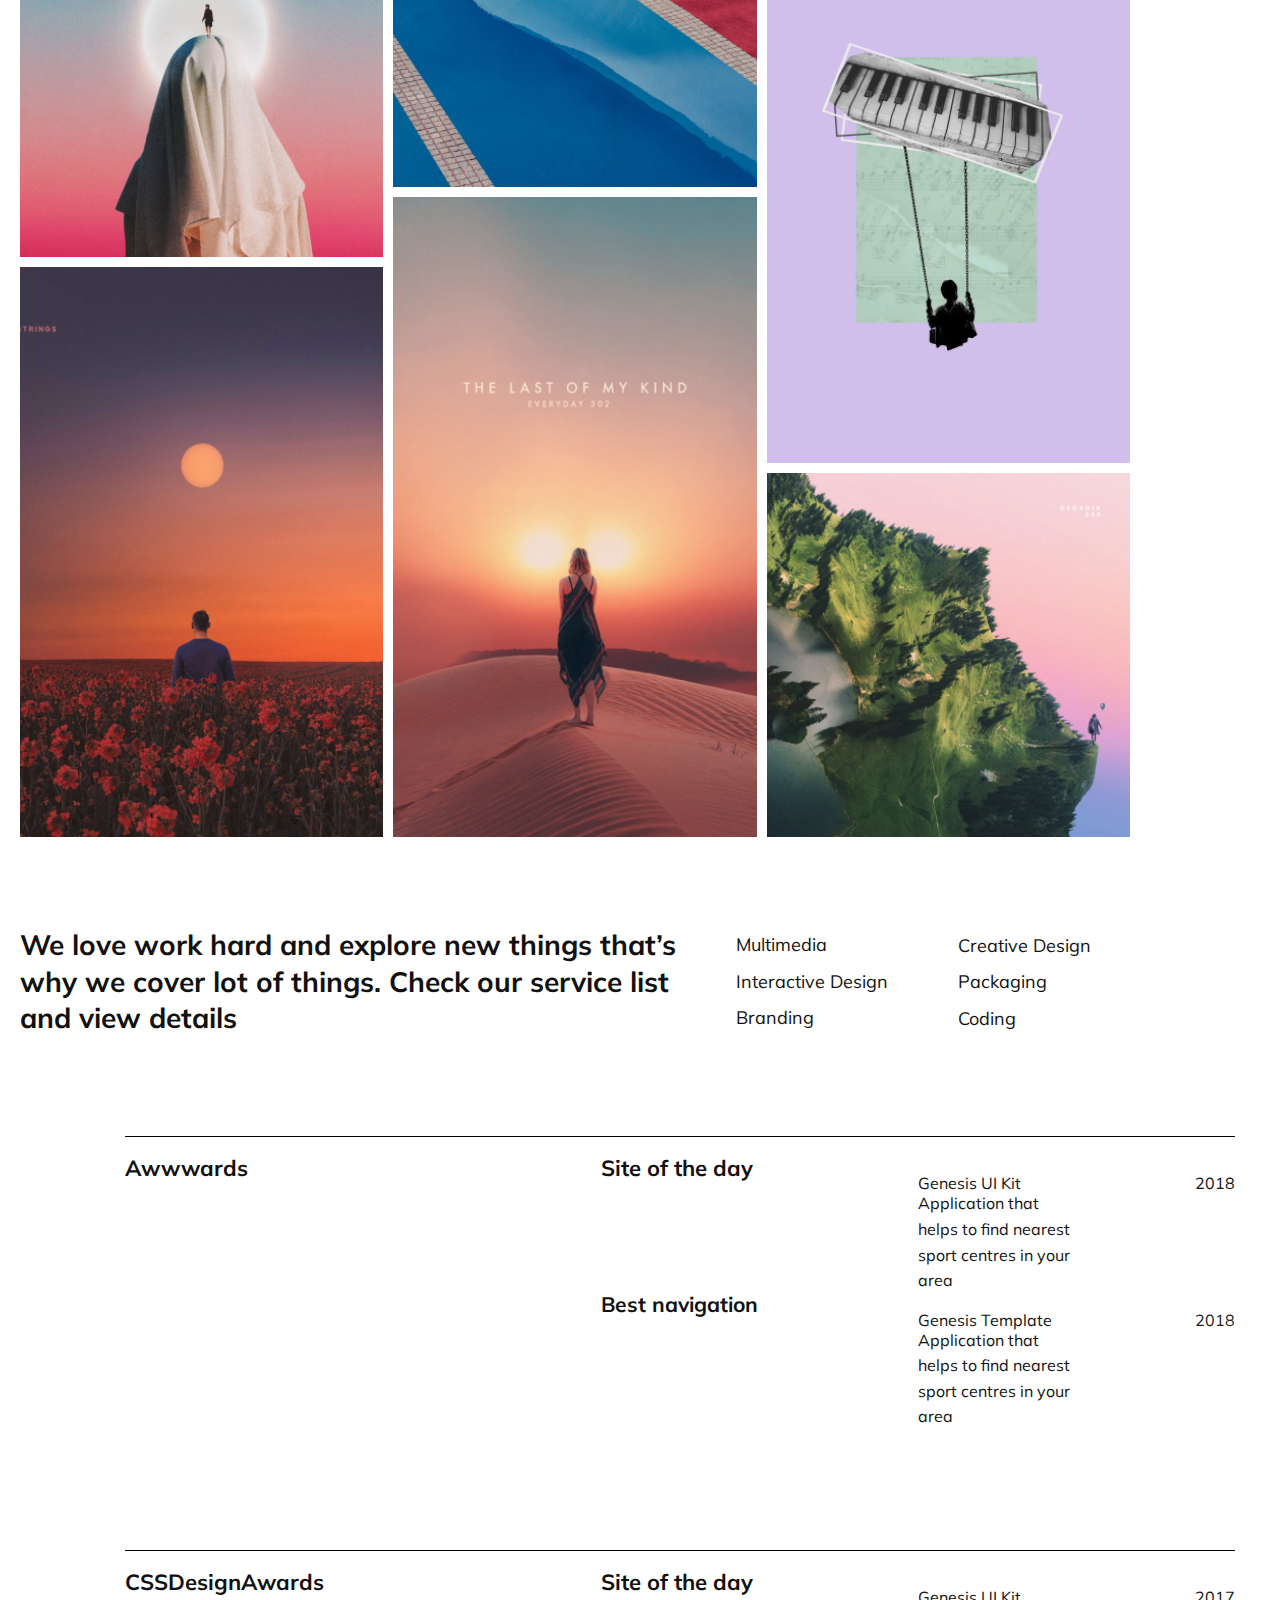
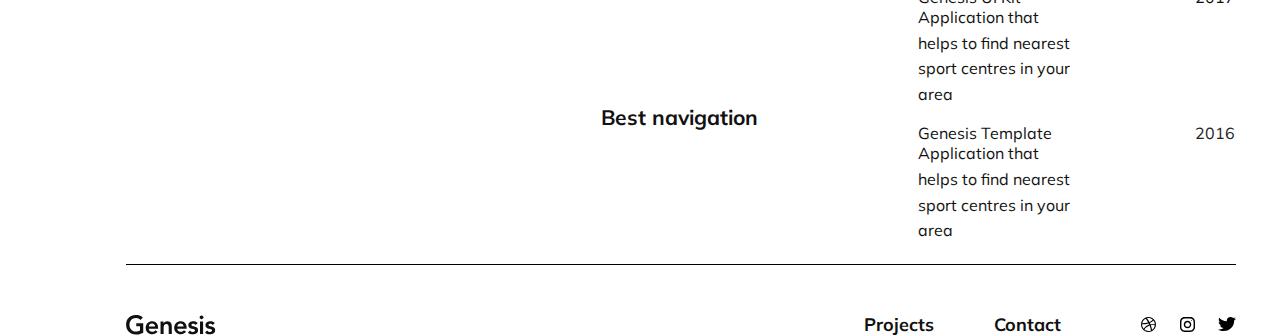
==== commit 0283e901: "fix responsive servies on index" ====
--- a/index.html
+++ b/index.html
@@ -52,27 +52,21 @@
                 <div class= "grid__image-twelve column-right"><img src="images/image 12.png" alt="Portfolio Image"></div>
             </div>
         </section>
-        <section class="grid__services-container">
-            <div class="services__info">
-                <p>We love work hard and explore new things that’s why we cover lot of things. Check our service list and view details</p>
-            </div>
-            <div class="services__list media">
-                <p>Multimedia</p>
-            </div>
-            <div class="services__list creative-design">
-                <p>Creative Design</p>
-            </div>
-            <div class="services__list interactive">
-                <p>Interactive Design</p>
-            </div>
-            <div class="services__list packaging">
-                <p>Packaging</p>
-            </div>
-            <div class="services__list branding">
-                <p>Branding</p>
-            </div>
-            <div class="services__list coding">
-                <p>Coding</p>
+        <section class="services__container" >
+            <div class="grid__services-container">
+                <div class="services__info">
+                    <p>We love work hard and explore new things that’s why we cover lot of things. Check our service list and view details</p>
+                </div>
+                <div class="services__list--middle">
+                    <li>Multimedia</li>
+                    <li>Interactive Design</li>
+                    <li>Branding</li>
+                </div>
+                <div class="services__list--right">
+                    <li>Creative Design</li>
+                    <li>Packaging</li>
+                    <li>Coding</li>
+                </div>
             </div>
         </section>
         <section class="grid__awards">
--- a/styles/index.css
+++ b/styles/index.css
@@ -197,51 +197,72 @@
     grid-row: 24/29;
 }
 
+.services__container {
+    max-width: 1110px;
+    width: 100%;
+    margin: 90px 20px 0px 20px; 
+    display: flex;
+    justify-content: center;
+    align-items: flex-start;
+}
+
 .grid__services-container {
-    max-width: 1079px;
-    width: 100%;
-    margin-left: 125px;
-    margin-top: 90px;
+    width: 100%;
     display: grid;
     grid-template-columns: 3fr 1fr 1fr;
-    grid-template-rows: repeat(3 1fr);
 }
 
 .services__info {
-    grid-column: 1/2;
-    grid-row: 1/4;
     color: #111111;
     font-size: 28px;
     font-weight: bold;
     line-height: 1.3;
 }
 
-.services__list {
+.services__list--middle {
+    box-sizing: border-box;
+    list-style: none;
     font-size: 18px;
-    color: #111111; 
-}
-
-.creative-design {
-    padding-left: 40px;
-}
-
-.packaging {
-    padding-left: 40px;
-    margin-top: -15px;
-}
-
-.coding {
-    padding-left: 40px;
-    margin-top: -25px;
-}
-
-.interactive {
-    margin-top: -15px;
-}
-
-.branding {
-    margin-top: -25px;
-}
+    color: #111111;  
+    margin-left: 50px;
+    display: flex;
+    justify-content: space-around;
+    align-items: flex-start;
+    flex-direction: column;  
+}
+
+.services__list--right {
+    box-sizing: border-box;
+    list-style: none;
+    font-size: 18px;
+    color: #111111;
+    margin-left: 50px; 
+    line-height: 1.5; 
+    display: flex;
+    justify-content: space-around;
+    align-items: flex-start;
+    flex-direction: column;  
+}
+
+@media screen and (max-width: 700px) {
+    .services__info {
+        font-size: 20px;
+    }
+
+    .services__list--middle {
+        font-size: 14px;
+    }
+
+    .services__list--right  {
+        font-size: 14px;
+    }
+}
+
+@media screen and (max-width: 400px) {
+    .services__info {
+        font-size: 16px;
+    }
+}    
 
 .grid__awards {
     max-width: 1110px;
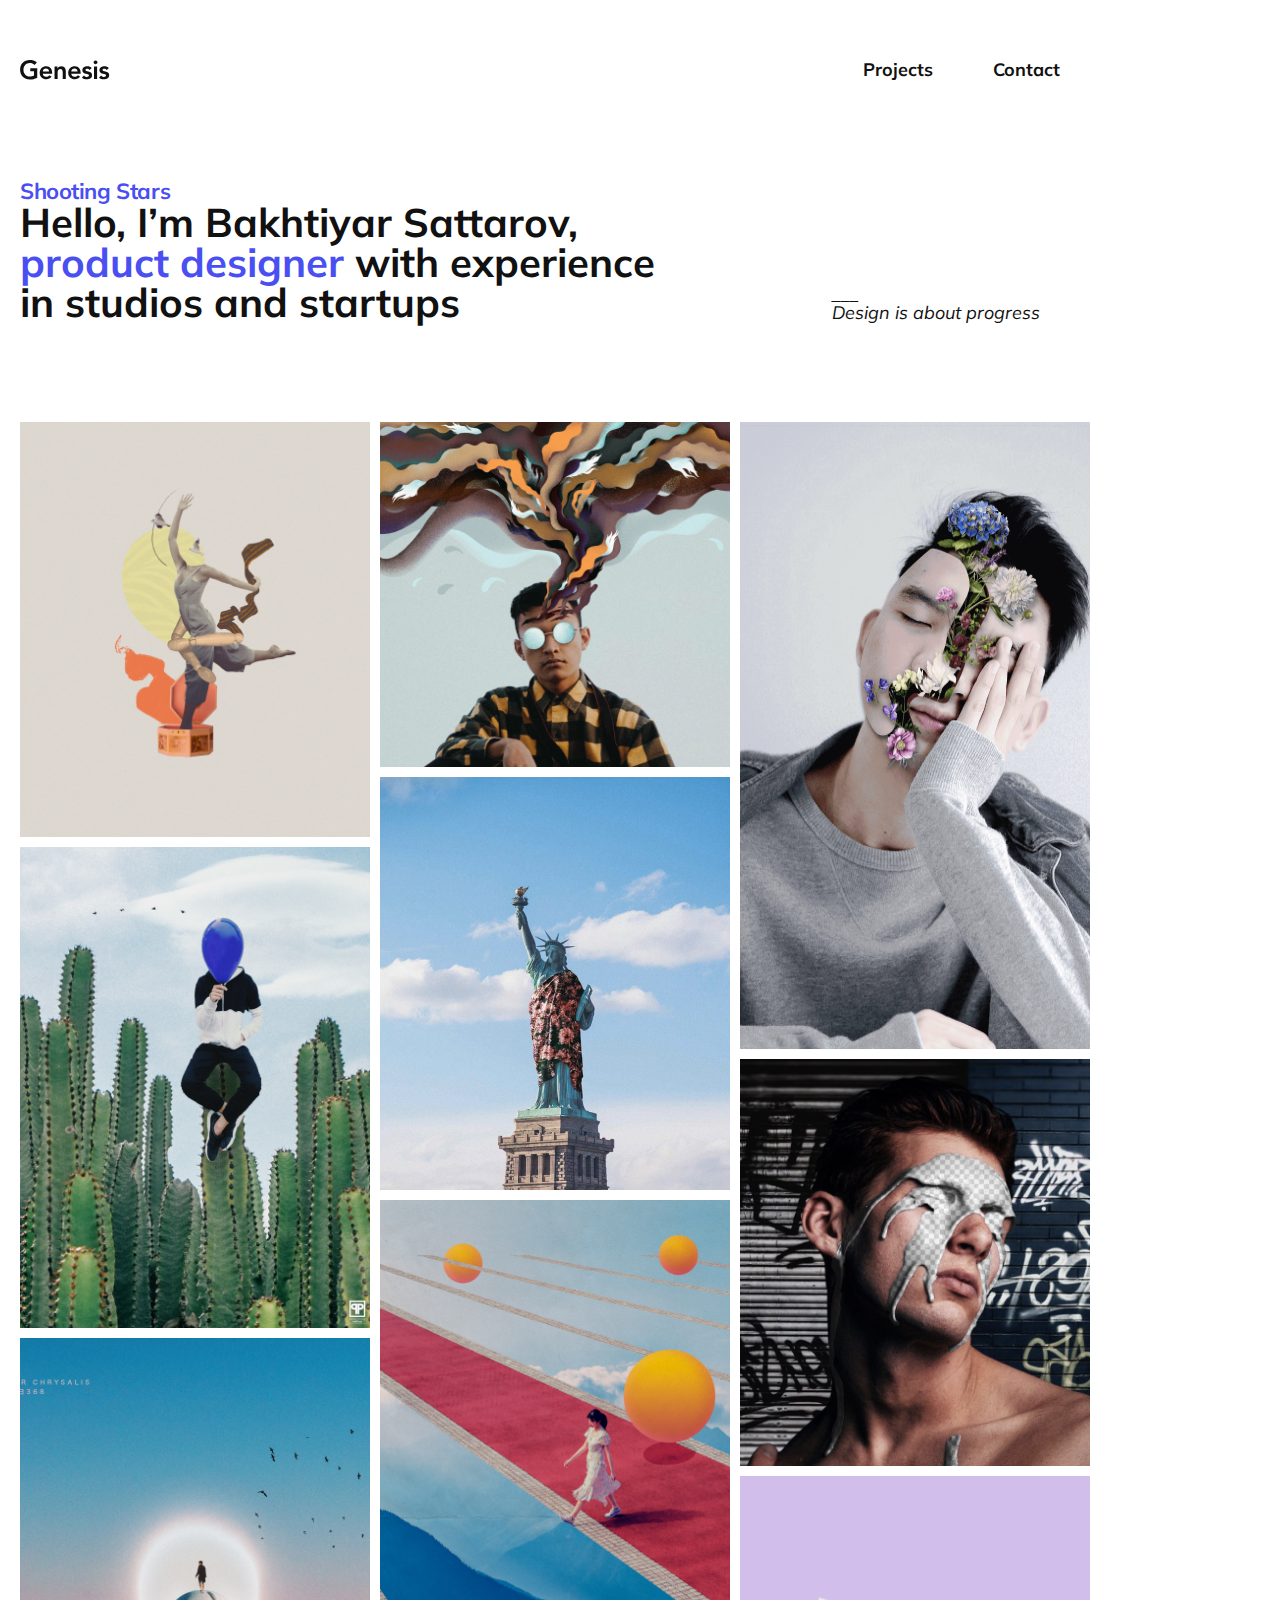
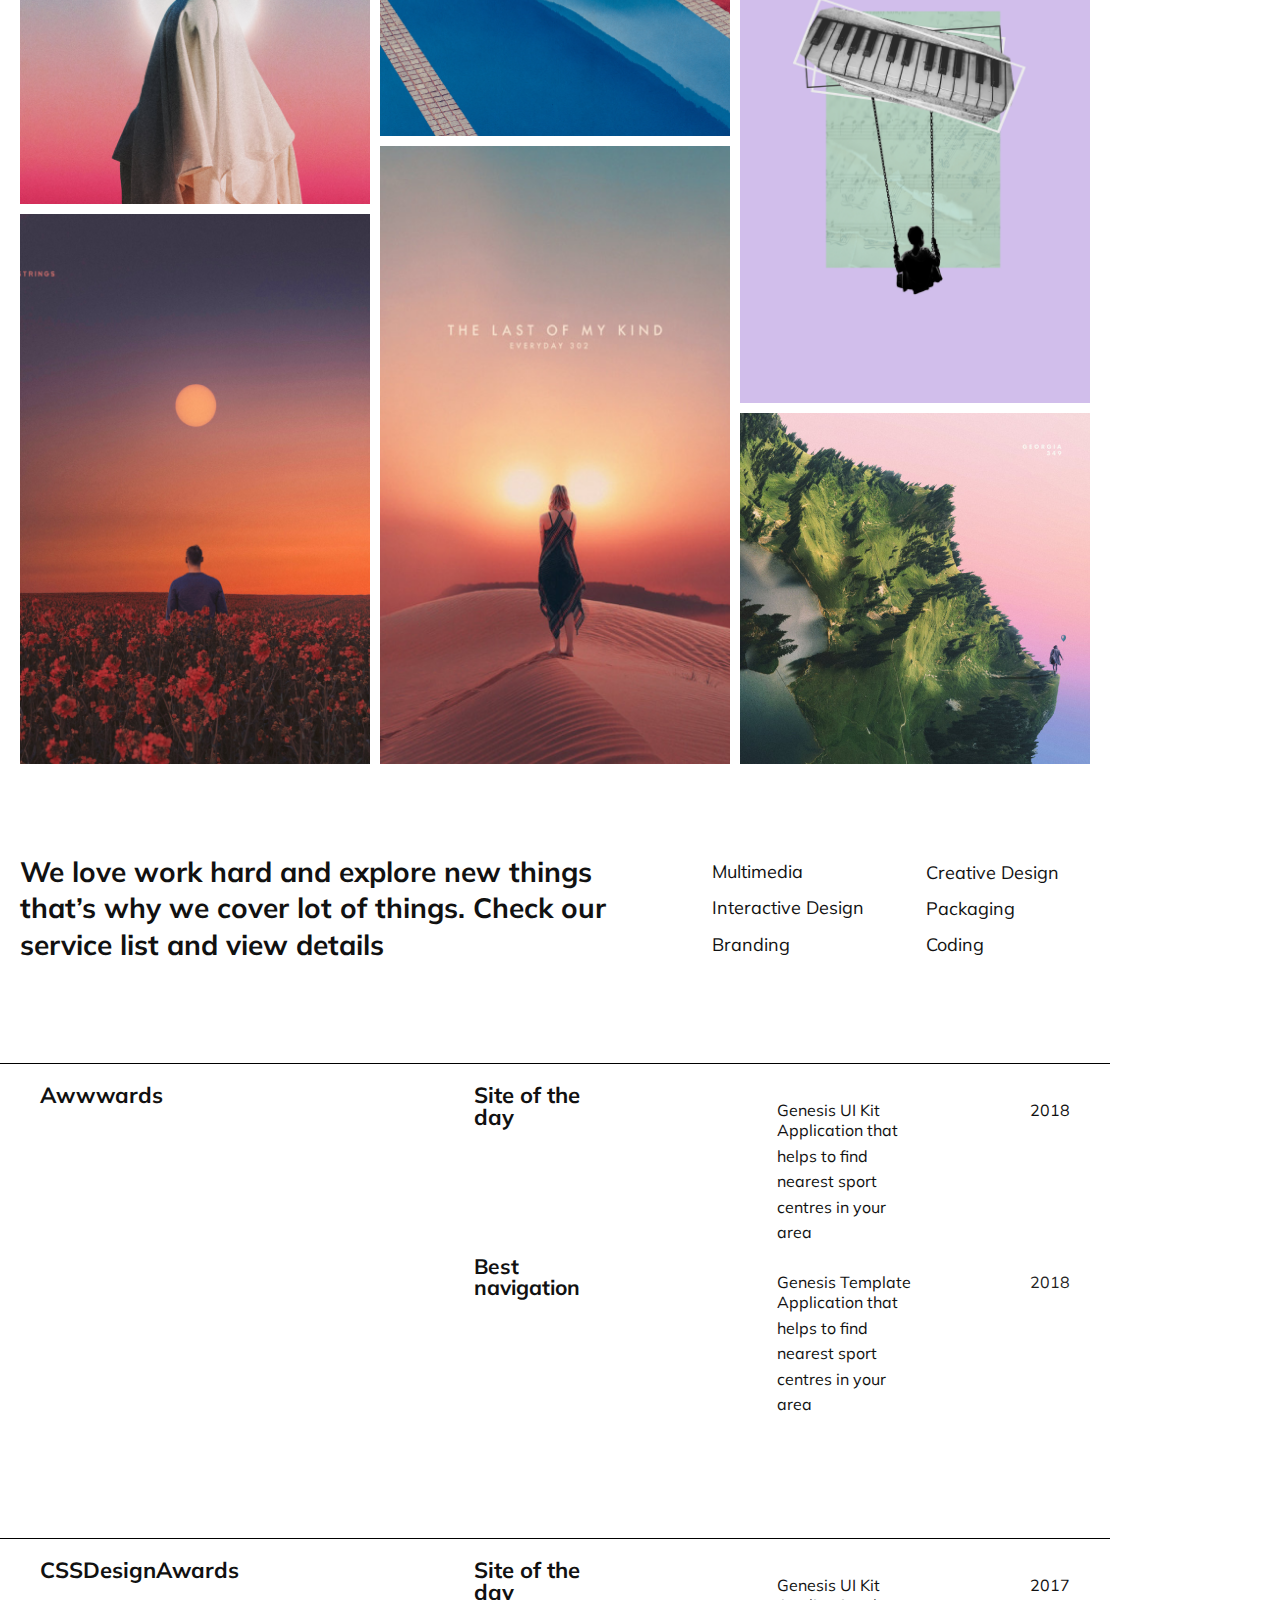
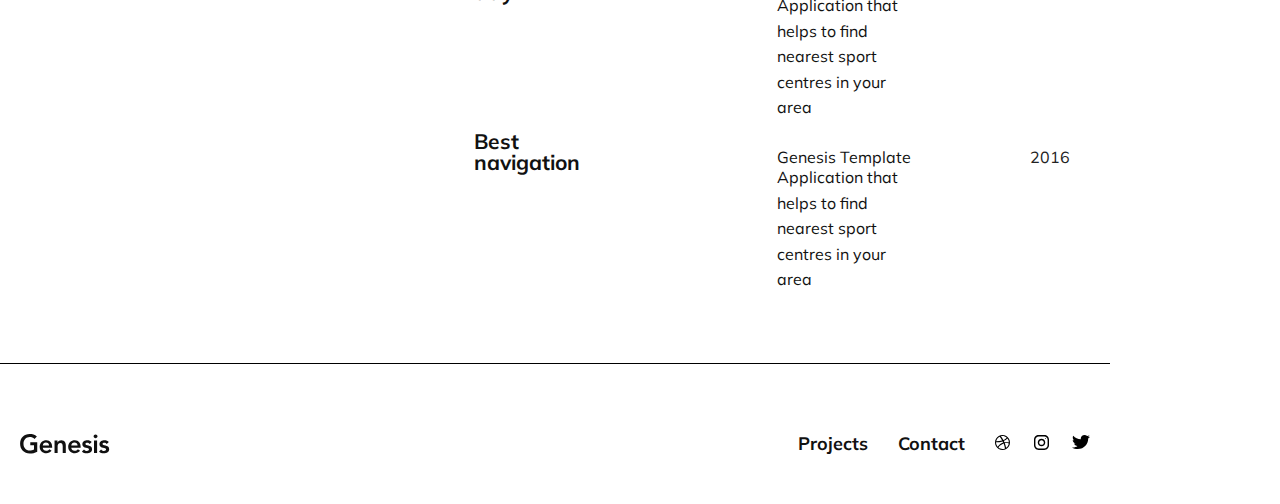
==== commit be101e16: "fix footer nav in index" ====
--- a/index.html
+++ b/index.html
@@ -69,37 +69,45 @@
                 </div>
             </div>
         </section>
-        <section class="grid__awards">
-            <div class="awards"><h3>Awwwards</h3></div>
-            <div class="awards__site"><h4>Site of the day</h4></div>
-            <div class="awards__ui"><h5>Genesis UI Kit</h5><p>Application that helps to find nearest sport centres
-                in your area</p></div>
-            <div class="awards__date"><h5>2018</h5></div>
-            <div class="awards__best"><h4>Best navigation</h4></div>
-            <div class="awards__template"><h5>Genesis Template</h5> <p>Application that helps to find nearest sport centres
-                in your area</p></div>
-            <div class="awards__date--two"><h5>2018</h5></div>
+        <section class="awards__container">
+            <div class="grid__awards">
+                <div class="awards"><h3>Awwwards</h3></div>
+                <div class="awards__site"><h4>Site of the day</h4></div>
+                <div class="awards__ui"><h5>Genesis UI Kit</h5><p>Application that helps to find nearest sport centres
+                    in your area</p></div>
+                <div class="awards__date"><h5>2018</h5></div>
+                <div class="awards__best"><h4>Best navigation</h4></div>
+                <div class="awards__template"><h5>Genesis Template</h5> <p>Application that helps to find nearest sport centres
+                    in your area</p></div>
+                <div class="awards__date--two"><h5>2018</h5></div>
+            </div>
         </section>
-        <section class="grid__awards">
-            <div class="awards"><h3>CSSDesignAwards</h3></div>
-            <div class="awards__site"><h4>Site of the day</h4></div>
-            <div class="awards__ui"><h5>Genesis UI Kit</h5><p>Application that helps to find nearest sport centres
-                in your area</p></div>
-            <div class="awards__date"><h5>2017</h5></div>
-            <div class="awards__best"><h4>Best navigation</h4></div>
-            <div class="awards__template"><h5>Genesis Template</h5> <p>Application that helps to find nearest sport centres
-                in your area</p></div>
-            <div class="awards__date--two"><h5>2016</h5></div>
+        <section class="awards__container">
+            <div class="grid__awards">
+                <div class="awards"><h3>CSSDesignAwards</h3></div>
+                <div class="awards__site"><h4>Site of the day</h4></div>
+                <div class="awards__ui"><h5>Genesis UI Kit</h5><p>Application that helps to find nearest sport centres
+                    in your area</p></div>
+                <div class="awards__date"><h5>2017</h5></div>
+                <div class="awards__best"><h4>Best navigation</h4></div>
+                <div class="awards__template"><h5>Genesis Template</h5> <p>Application that helps to find nearest sport centres
+                    in your area</p></div>
+                <div class="awards__date--two"><h5>2016</h5></div>
+            </div>
         </section>
     </main>
     <footer class="footer">
         <nav class="nav--footer">
-            <img class="logo--footer" src="images/logo.svg" alt="Genesis Logo">
-            <ul class="nav__list">
-                <li class="nav__link"><a href="pages/project-details.html">Projects</a></li>
-                <li class="nav__link"><a href="pages/contact.html">Contact</a></li>
-            </ul>
-            <img class="social--footer" src="images/social.svg" alt="Social Media Logos">
+            <div class="nav--footer--left">
+                <img class="logo--footer" src="images/logo.svg" alt="Genesis Logo">
+            </div>
+            <div class="nav--footer--right">
+                <ul class="nav__list--footer">
+                    <li class="nav__link--footer"><a href="pages/project-details.html">Projects</a></li>
+                    <li class="nav__link--footer"><a href="pages/contact.html">Contact</a></li>
+                </ul>
+                <img class="social--footer" src="images/social.svg" alt="Social Media Logos">
+            </div>
         </nav>
     </footer>
     
--- a/styles/index.css
+++ b/styles/index.css
@@ -8,12 +8,15 @@
     display: flex;
     justify-content: center;
     align-items: flex-start;
+    overflow-x: hidden;
 }
 
 .nav {
     max-width: 1110px;
     width: 100%;
-    margin: 61px 20px 0px 20px;
+    box-sizing: border-box;
+    margin-top: 60px;
+    padding: 0 20px;
     display: flex;
     justify-content: space-between;
     align-items: center;
@@ -60,10 +63,7 @@
 .main {
     max-width: 1110px;
     width: 100%;
-    /*display: flex;
-    justify-content: flex-start;
-    align-items: center;
-    flex-wrap: wrap;*/
+    overflow-x: hidden;
 }
 
 .main__info {
@@ -72,8 +72,9 @@
     justify-content: center;
     align-items: flex-start;
     flex-direction: column;
-    margin: 0 20px;
+    box-sizing: border-box;
     margin-top: 100px;
+    padding: 0 20px;
 }
 
 .main__container {
@@ -117,7 +118,9 @@
 .grid__position {
     max-width: 1110px;
     width: 100%;
-    margin: 100px 20px 0px 20px;
+    box-sizing: border-box;
+    margin-top: 100px;
+    padding: 0 20px;
     display: flex;
     justify-content: center;
     align-items: flex-start;
@@ -200,7 +203,9 @@
 .services__container {
     max-width: 1110px;
     width: 100%;
-    margin: 90px 20px 0px 20px; 
+    box-sizing: border-box;
+    margin-top: 90px;
+    padding: 0 20px; 
     display: flex;
     justify-content: center;
     align-items: flex-start;
@@ -262,17 +267,28 @@
     .services__info {
         font-size: 16px;
     }
-}    
+}  
+
+.awards__container {
+    max-width: 1110px;
+    width: 100%;
+    border-top: 1px solid black;
+    box-sizing: border-box;
+    margin-top: 100px;
+    padding: 0 20px;
+    display: flex;
+    justify-content: center;
+    align-items: flex-start;
+}
 
 .grid__awards {
-    max-width: 1110px;
-    width: 100%;
-    border-top: 1px solid black;
-    margin-top: 100px;
-    margin-left: 125px;
+    box-sizing: border-box;
+    width: 100%;
+    padding: 0 20px;
     display: grid;
     grid-template-columns: 3fr 1fr 1fr 1fr 1fr;
     grid-template-rows: repeat(2, 1fr);
+    grid-gap: 10px; 
 }
 
 .awards {
@@ -336,24 +352,60 @@
     margin-top: 18px;
 }
 
+@media screen and (max-width: 460px) {
+    .awards {
+        font-size: 16px;
+    }
+
+    .awards__site {
+        font-size: 16px;
+    }
+}
+
 .footer {
+    max-width: 1110px;
+    width: 100%;
+    box-sizing: border-box;
+    margin-top: 50px;
+    margin-bottom: 50px;
+    padding: 0 20px; 
     border-top: 1px solid black;
-    max-width: 1110px;
-    width: 100%;
-    /*height: 140px;*/
     display: flex;
     justify-content: flex-start;
     align-items: flex-start;
-    margin-left: 126px;
 }
 
 .nav--footer {
     margin-top: 50px;
     width: 100%;
     display: flex;
-    justify-content: flex-start;
+    justify-content: space-between;
     align-items: center;
-}
+    flex-wrap: wrap;
+}
+
+.nav--footer--left {
+    margin-top: 20px;
+}    
+
+.nav--footer--right {
+    display: inline-flex;
+    margin-top: 20px;
+}
+
+.nav__list--footer {
+    width: 100%;
+    list-style: none;
+    display: inline-flex;
+}
+
+.nav__link--footer>a {
+    color: #111111;
+    font-size: 18px;
+    font-weight: bold;
+    text-decoration: none;
+    margin-right: 30px;
+} 
 
 .logo--footer {
     max-width: 90px;
@@ -363,5 +415,5 @@
 .social--footer {
     max-width: 95px;
     width: 100%;
-    margin-left: 50px;
+
 }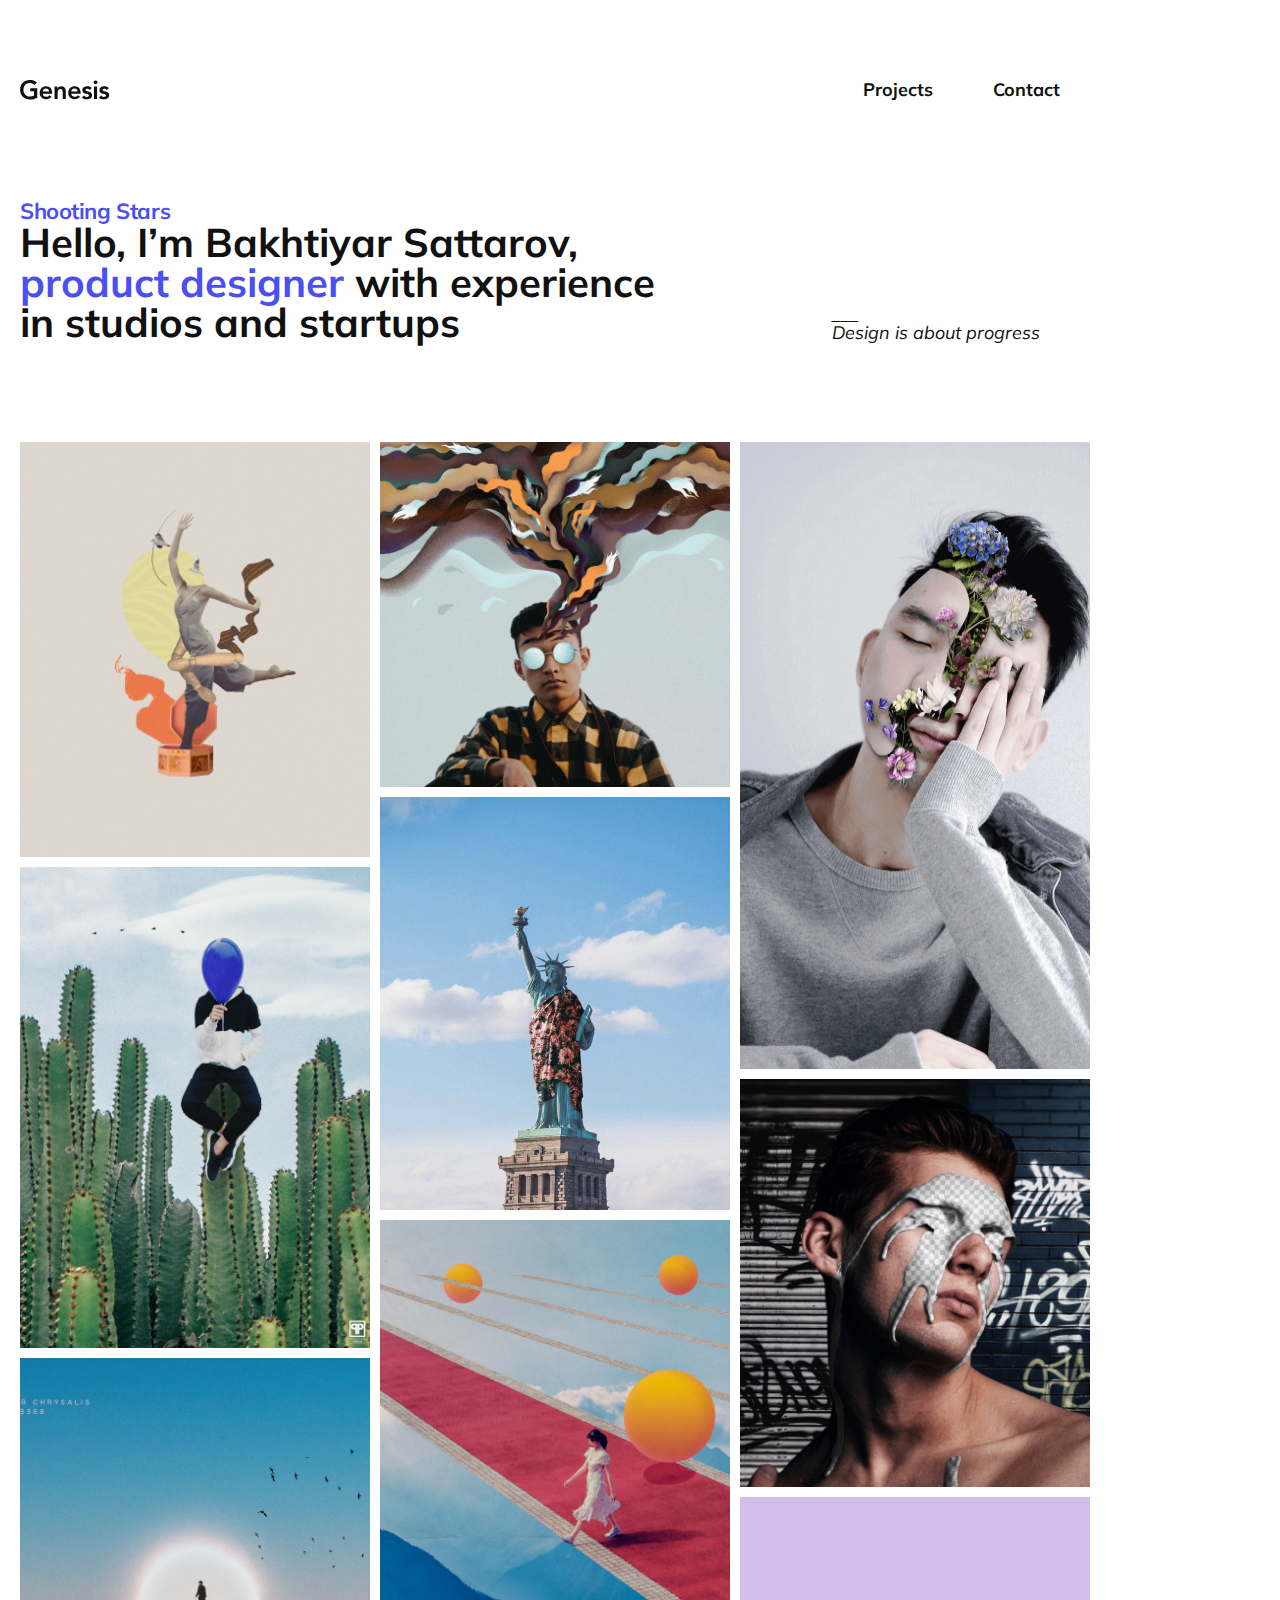
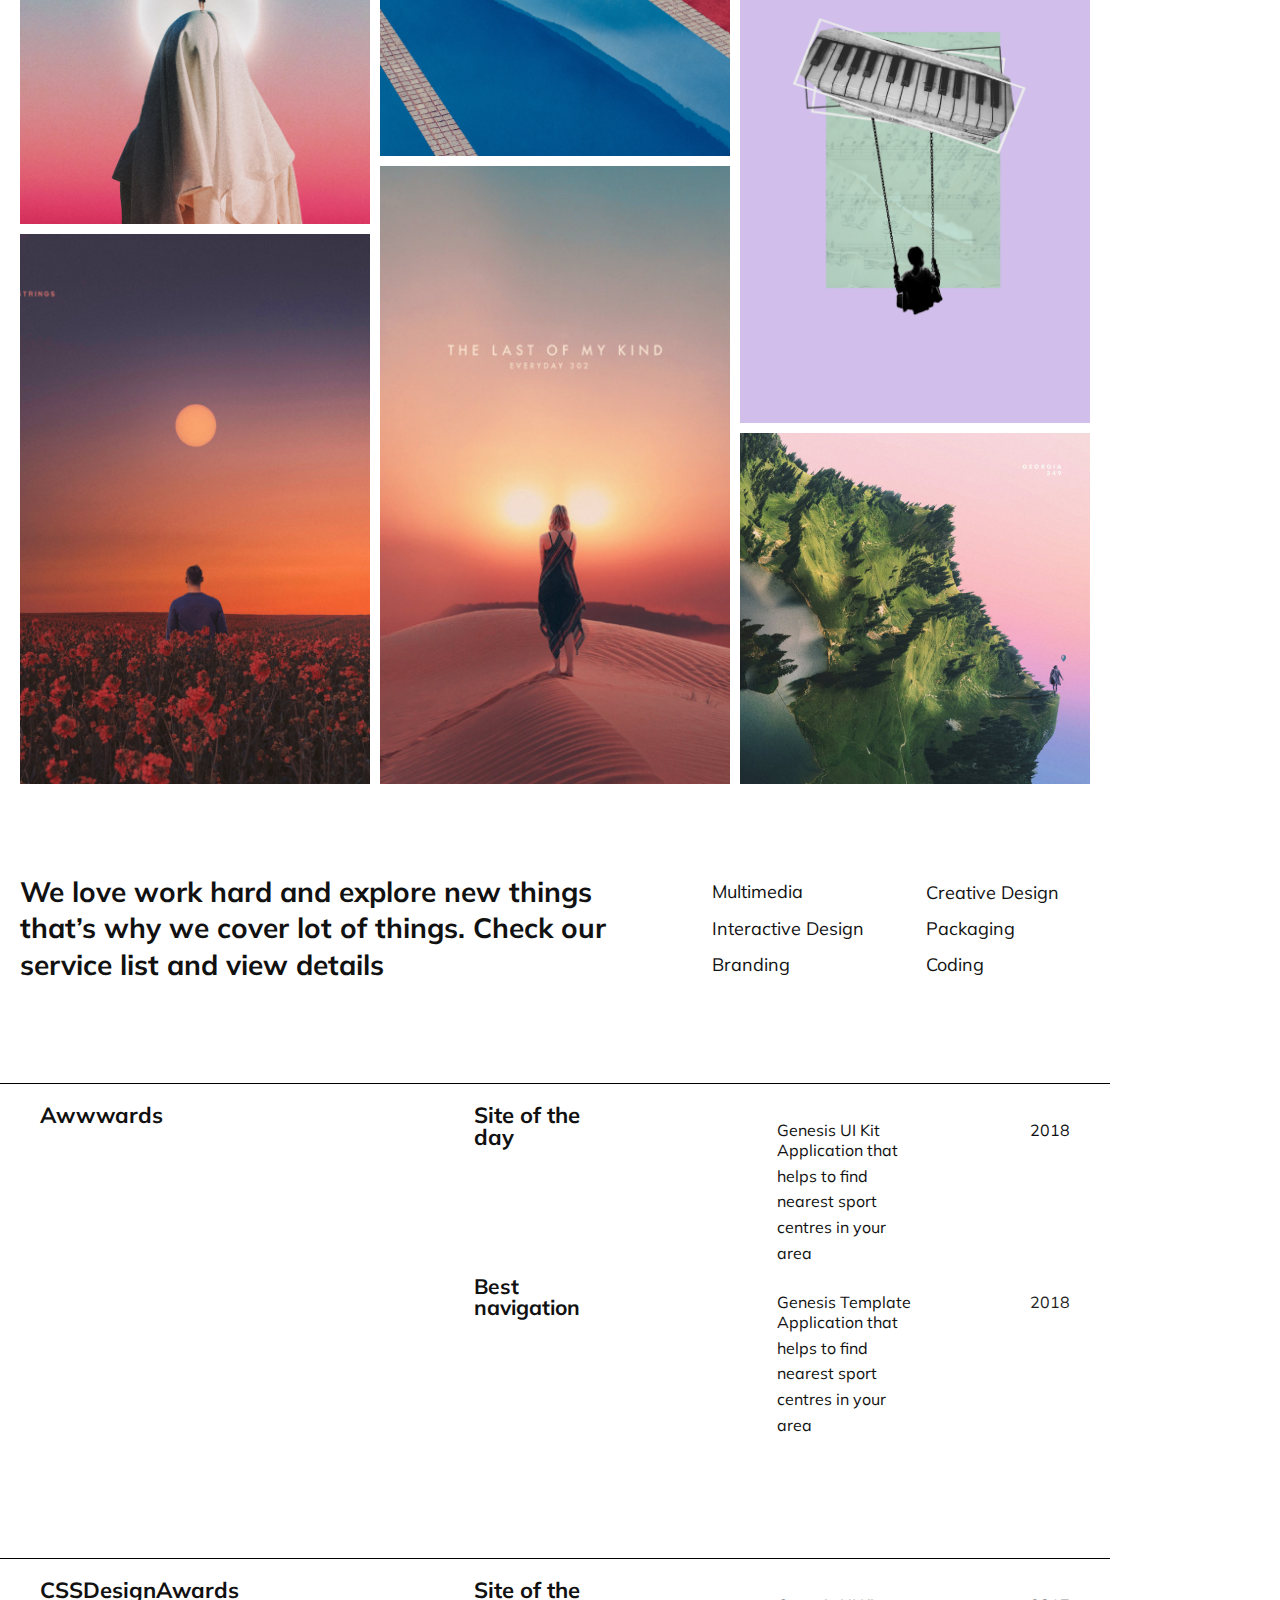
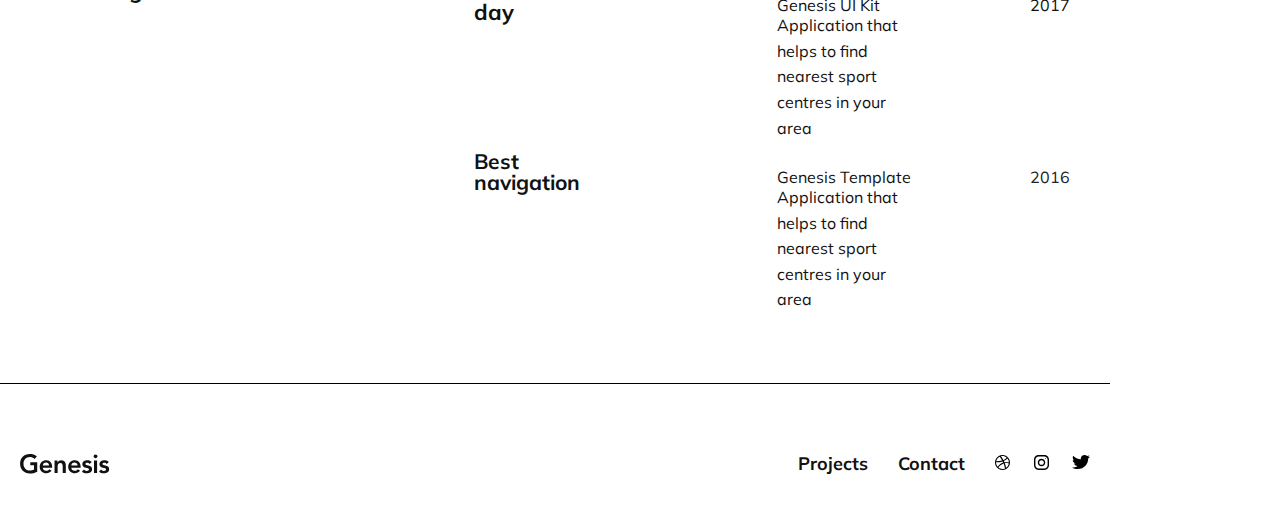
==== commit abaf845f: "work on fixing responsive for awards section" ====
--- a/index.html
+++ b/index.html
@@ -11,11 +11,15 @@
 <body>
     <header class="header">
         <nav class="nav">
-            <img class="logo" src="images/logo.svg" alt="Genesis Logo">
-            <ul class="nav__list">
-                <li class="nav__link"><a href="pages/project-details.html">Projects</a></li>
-                <li class="nav__link"><a href="pages/contact.html">Contact</a></li>
-            </ul>
+            <div class="nav--left">
+                <img class="logo" src="images/logo.svg" alt="Genesis Logo">
+            </div>
+            <div class="nav--right">
+                <ul class="nav__list">
+                    <li class="nav__link"><a href="pages/project-details.html">Projects</a></li>
+                    <li class="nav__link"><a href="pages/contact.html">Contact</a></li>
+                </ul>
+            </div>
         </nav>
     </header>
     <main class="main">
--- a/styles/index.css
+++ b/styles/index.css
@@ -20,6 +20,15 @@
     display: flex;
     justify-content: space-between;
     align-items: center;
+    flex-wrap: wrap;
+}
+
+.nav--left {
+    margin-top: 20px;
+}
+
+.nav--right {
+    margin-top: 20px;
 }
 
 .logo {
@@ -360,6 +369,33 @@
     .awards__site {
         font-size: 16px;
     }
+
+    .awards__ui {
+        font-size: 12px;
+    }
+
+    .awards__date {
+        font-size: 12px;
+    }
+
+    .awards__ui-info {
+        font-size: 12px; 
+    }
+
+    .awards__best {
+        font-size: 16px;
+    }
+
+    .awards__template {
+        font-size: 12px;  
+    }
+
+    .awards__date--two {
+        font-size: 12px; 
+    }
+    .awards__date .awards__date--two {
+    flex-wrap: wrap;
+    }
 }
 
 .footer {
